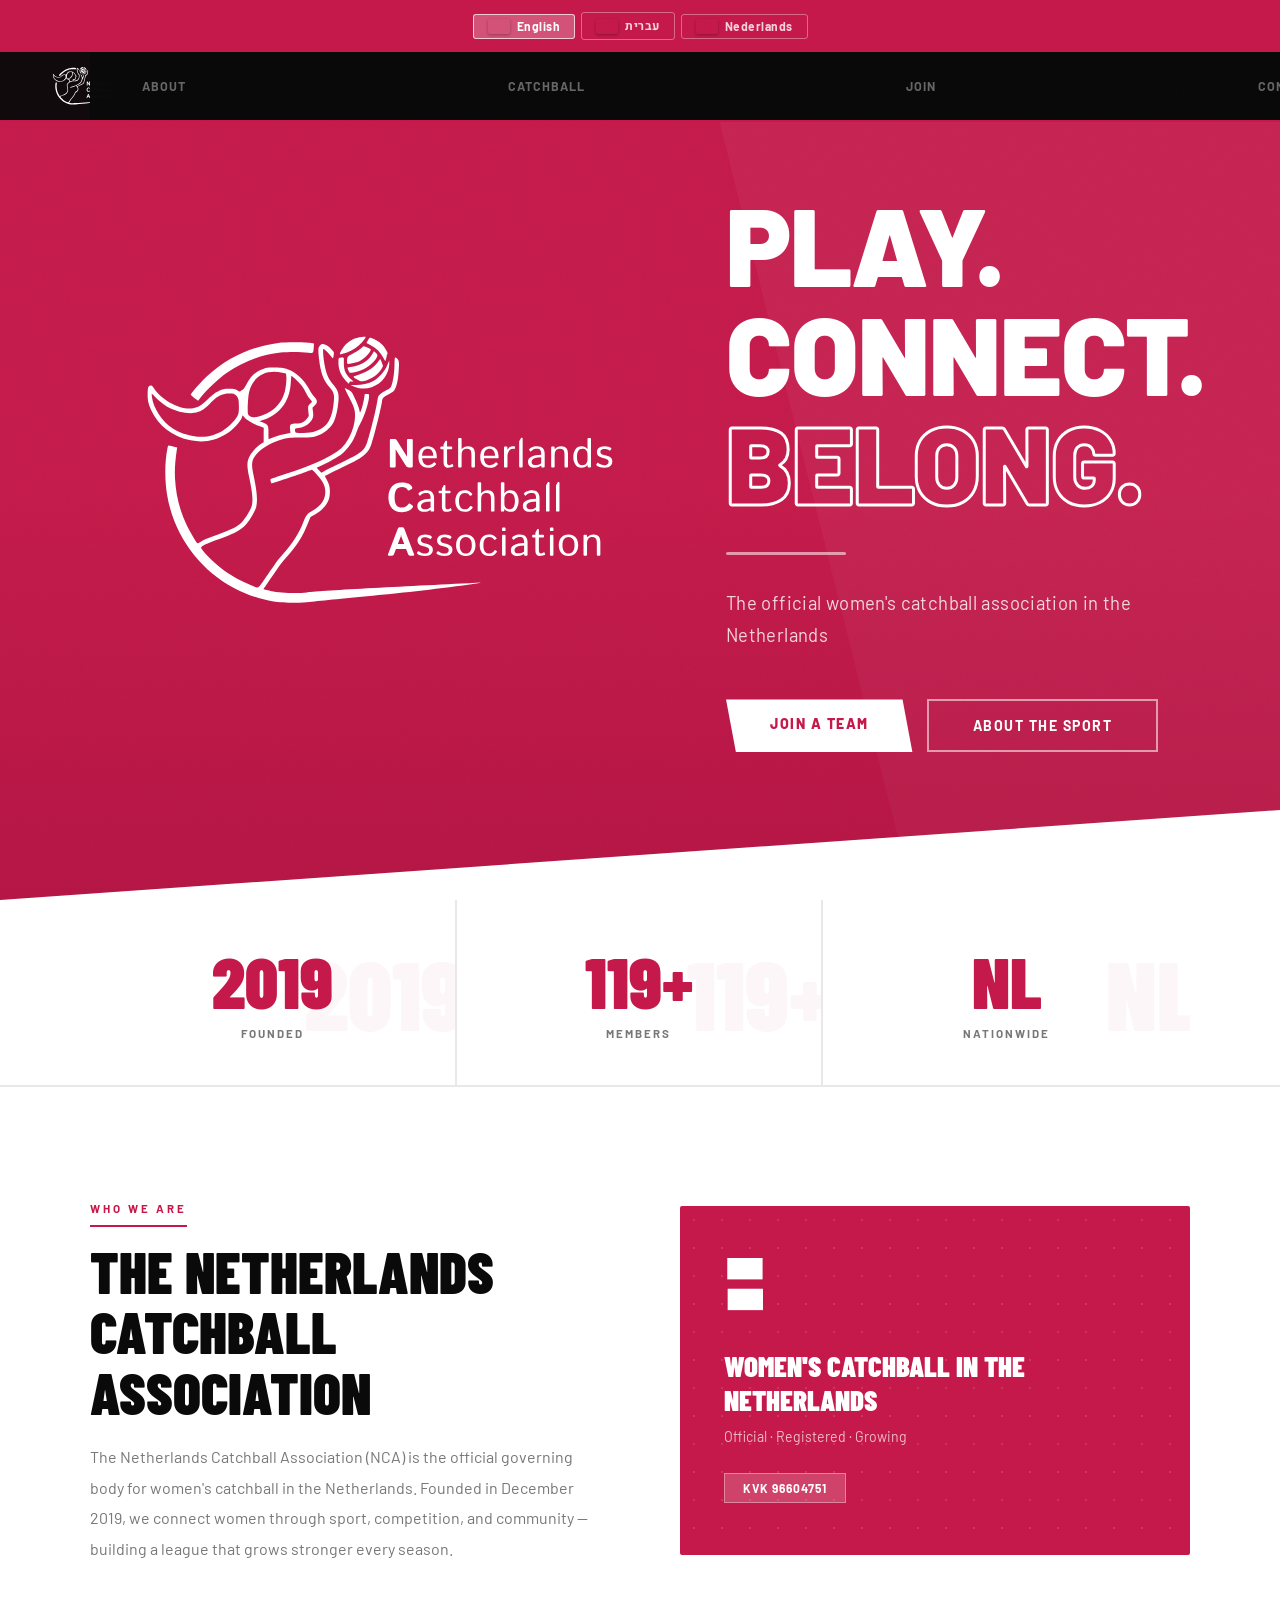
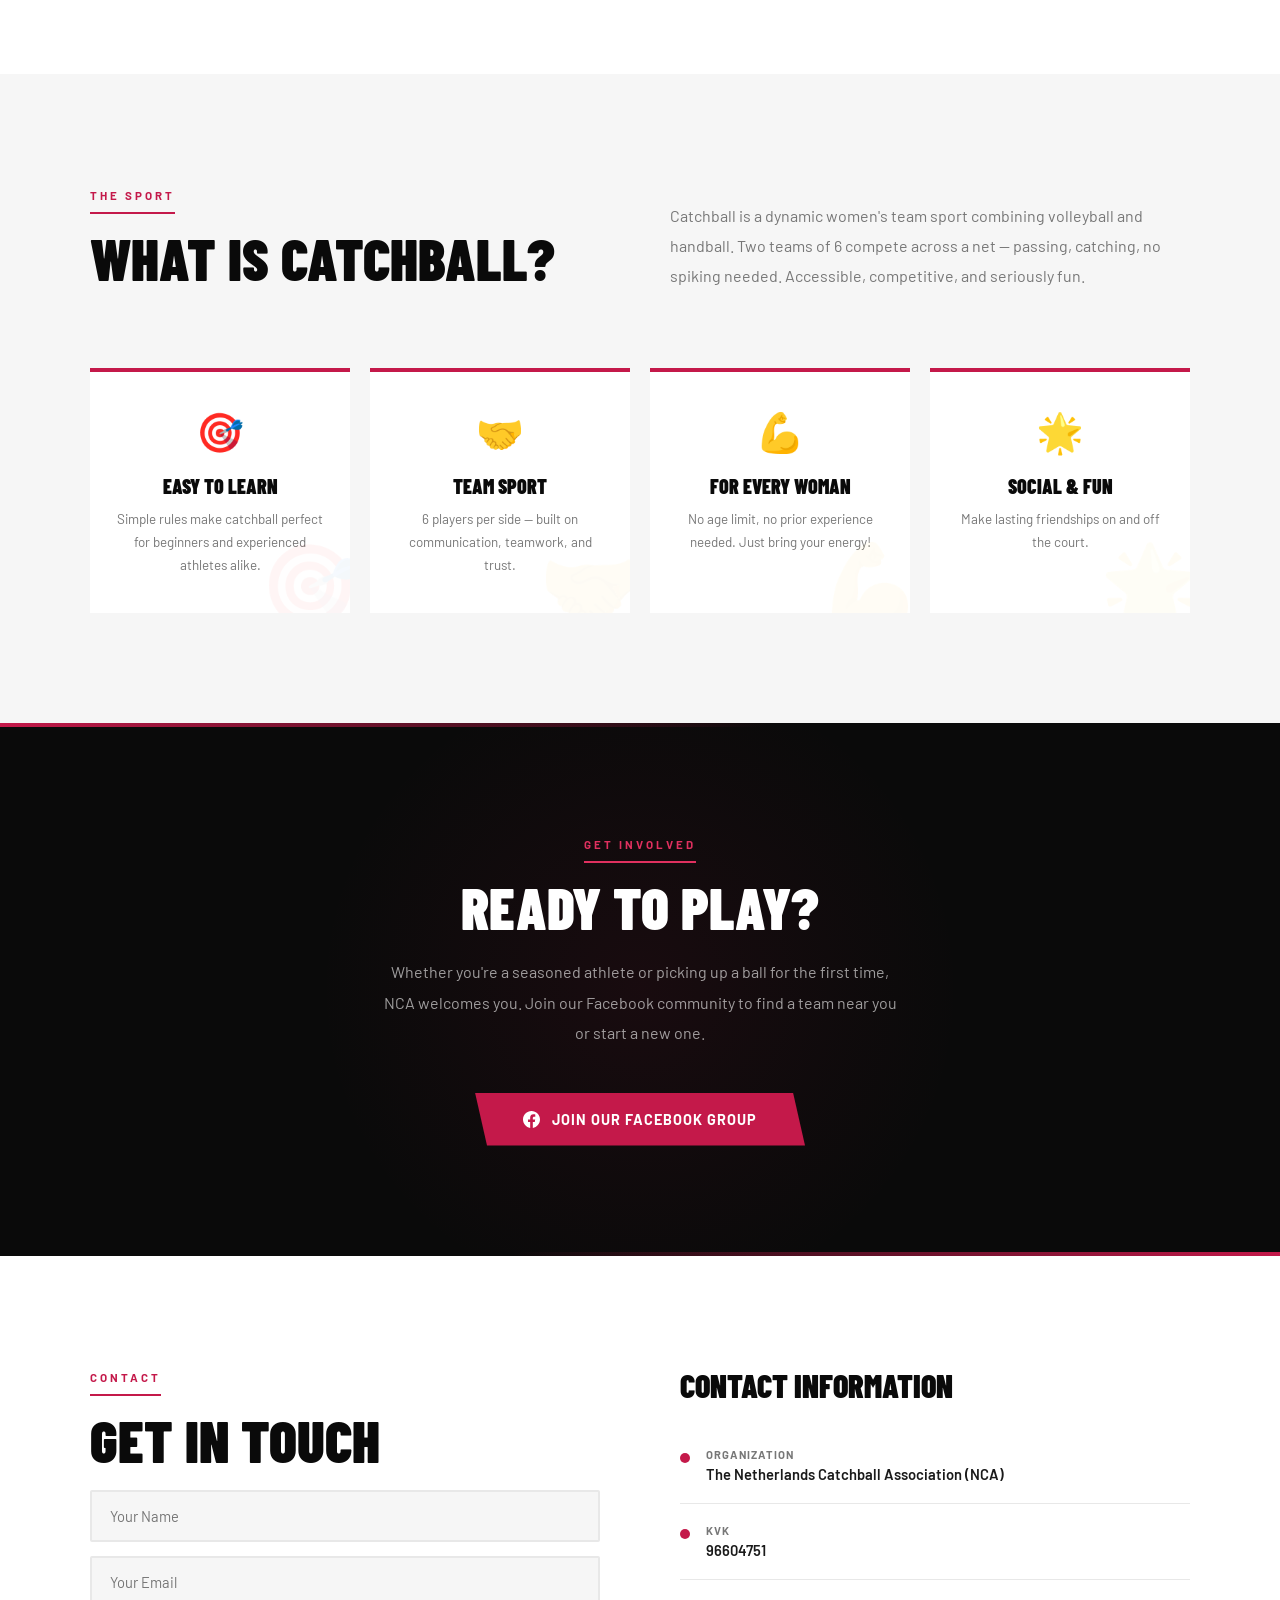
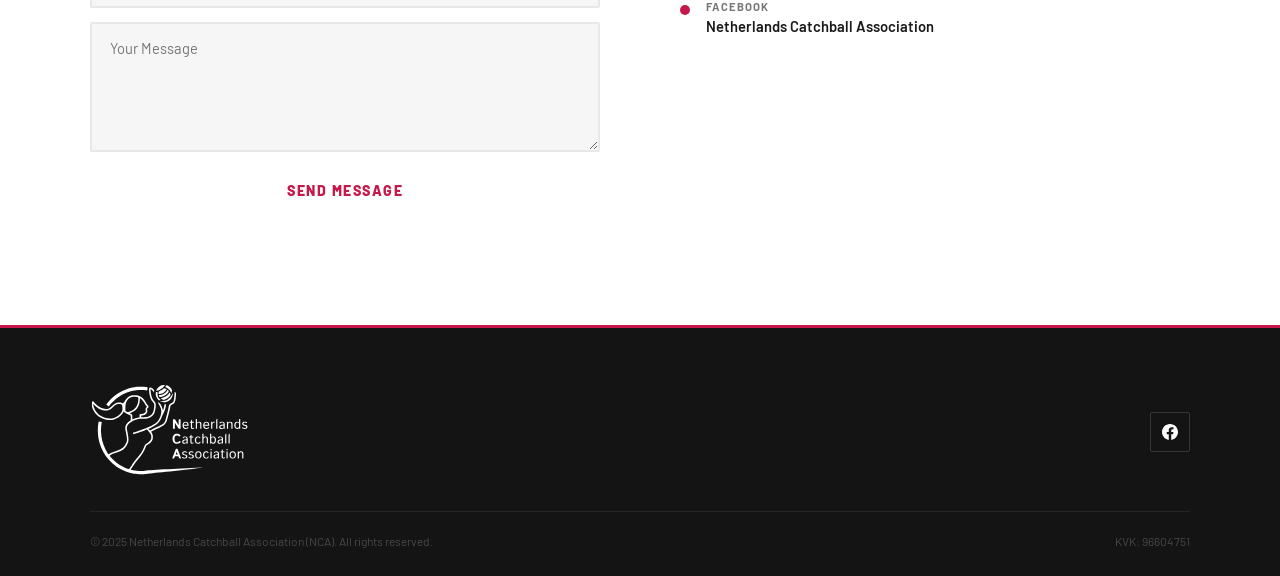
==== index.html @ b634a7dd "Switch to Warm Raspberry color scheme (#c4194a) Replaces the neon coral (#ff2d48) with a deeper rasp" ====
<!DOCTYPE html>
<html lang="en" dir="ltr" id="html-root">
<head>
<meta charset="UTF-8">
<meta name="viewport" content="width=device-width, initial-scale=1.0">
<meta name="description" content="The official women's catchball association in the Netherlands. Join a team, find a game, and connect with players nationwide.">
<title>NCA – Netherlands Catchball Association</title>
<link href="https://fonts.googleapis.com/css2?family=Barlow+Condensed:wght@400;600;700;800;900&family=Barlow:wght@300;400;500;600;700&family=Heebo:wght@400;600;700;900&display=swap" rel="stylesheet">
<style>
:root {
  --coral:       #c4194a;
  --coral2:      #e0305f;
  --coral-dark:  #a0103a;
  --coral-light: #fff0f4;
  --white:       #ffffff;
  --off:         #f6f6f6;
  --black:       #0a0a0a;
  --dark:        #141414;
  --gray:        #777;
  --text:        #1a1a1a;
  --brd:         #e8e8e8;
}
*{margin:0;padding:0;box-sizing:border-box;}
html{scroll-behavior:smooth;}
body{font-family:'Barlow','Heebo',sans-serif;color:var(--text);overflow-x:hidden;}
[dir=rtl] body,[dir=rtl] *{font-family:'Heebo','Barlow',sans-serif;}

/* ─── TOP BAR ─── */
#top-bar {
  position:fixed;top:0;width:100%;z-index:1001;
  background:var(--coral);
  height:52px;display:flex;align-items:center;justify-content:center;
  padding:0 52px;gap:6px;
}
.top-bar-langs{display:flex;gap:6px;align-items:center;}
.lb{padding:4px 14px;border:1.5px solid rgba(255,255,255,.35);background:transparent;color:rgba(255,255,255,.8);font-size:.75rem;font-weight:700;cursor:pointer;border-radius:3px;transition:.2s;letter-spacing:.5px;font-family:inherit;display:flex;align-items:center;gap:7px;}
.lb img{display:block;border-radius:2px;box-shadow:0 1px 3px rgba(0,0,0,.3);flex-shrink:0;}
.lb.active{background:rgba(255,255,255,.25);color:#fff;border-color:rgba(255,255,255,.7);}
.lb:hover:not(.active){color:#fff;border-color:rgba(255,255,255,.7);background:rgba(255,255,255,.15);}

/* ─── NAV ─── */
nav {
  position:fixed;top:52px;width:100%;z-index:1000;
  background:rgba(10,10,10,.96);backdrop-filter:blur(16px);
  padding:0 52px;display:flex;align-items:center;justify-content:space-between;height:70px;
  border-bottom:2px solid var(--coral);
}
nav.sc{box-shadow:0 4px 40px rgba(0,0,0,.5);}
.nl{display:flex;align-items:center;text-decoration:none;}
.nl img{height:42px;width:auto;object-fit:contain;}
.nc{display:flex;list-style:none;gap:4px;}
.nc a{color:rgba(255,255,255,.6);text-decoration:none;font-size:.78rem;font-weight:700;letter-spacing:1.2px;padding:7px 14px;border-radius:4px;transition:.2s;text-transform:uppercase;}
.nc a:hover{color:var(--white);background:rgba(196,25,74,.15);}

/* ─── HERO ─── */
@keyframes heroLogoIn {
  0%   { opacity:0; transform:scale(.88) translateY(30px); }
  100% { opacity:1; transform:scale(1)   translateY(0);    }
}
@keyframes heroTextIn {
  0%   { opacity:0; transform:translateY(24px); }
  100% { opacity:1; transform:translateY(0);    }
}
@keyframes heroDividerIn {
  0%   { width:0; }
  100% { width:120px; }
}
#hero {
  min-height:100vh;
  background:var(--coral);
  display:flex;align-items:center;justify-content:center;
  position:relative;overflow:hidden;
  padding-top:122px; /* top-bar(52) + nav(70) */
}
/* Grain texture overlay */
#hero::before {
  content:'';position:absolute;inset:0;z-index:0;
  background-image:url("data:image/svg+xml,%3Csvg viewBox='0 0 256 256' xmlns='http://www.w3.org/2000/svg'%3E%3Cfilter id='n'%3E%3CfeTurbulence type='fractalNoise' baseFrequency='.9' numOctaves='4' stitchTiles='stitch'/%3E%3C/filter%3E%3Crect width='100%25' height='100%25' filter='url(%23n)' opacity='.07'/%3E%3C/svg%3E");
  background-size:200px 200px;
  pointer-events:none;opacity:.45;
}
/* Radial vignette bottom */
#hero::after {
  content:'';position:absolute;bottom:0;left:0;right:0;height:45%;
  background:linear-gradient(to bottom,transparent,rgba(140,8,52,.28));
  pointer-events:none;z-index:0;
}
.hbg-line{position:absolute;bottom:0;left:0;right:0;height:90px;background:var(--white);clip-path:polygon(0 100%,100% 0,100% 100%);pointer-events:none;z-index:1;}
/* Large diagonal accent stripe */
.hbg-stripe{
  position:absolute;top:-60px;right:-200px;
  width:650px;height:130%;
  background:rgba(255,255,255,.04);
  transform:rotate(-14deg);
  pointer-events:none;z-index:0;
}
.hi{
  position:relative;z-index:2;
  padding:60px 52px 140px;
  max-width:1100px;width:100%;
  display:flex;flex-direction:row;align-items:center;gap:64px;
}
.hero-logo-side{flex:0 0 auto;width:min(520px,50vw);}
.hero-logo-side img{width:100%;height:auto;display:block;}
.hero-text-side{flex:1;text-align:start;}
/* ── BIG LOGO ── */
.hero-logo-wrap{
  width:min(580px,82vw);
  margin-bottom:44px;
  animation:heroLogoIn .9s cubic-bezier(.22,1,.36,1) both;
  filter:drop-shadow(0 32px 64px rgba(0,0,0,.22)) drop-shadow(0 8px 20px rgba(0,0,0,.18));
}
.hero-logo-wrap img{
  width:100%;height:auto;display:block;
  border-radius:4px;
}
/* ── DIVIDER ── */
.hero-divider{
  height:3px;background:rgba(255,255,255,.55);
  border-radius:2px;
  margin:0 0 32px;
  animation:heroDividerIn .7s .6s cubic-bezier(.22,1,.36,1) both;
}
.hsub{
  font-size:clamp(.95rem,2vw,1.15rem);
  color:rgba(255,255,255,.82);
  margin-bottom:48px;line-height:1.75;
  max-width:440px;
  animation:heroTextIn .7s .75s cubic-bezier(.22,1,.36,1) both;
  letter-spacing:.02em;
}
.hctas{
  display:flex;gap:14px;justify-content:flex-start;flex-wrap:wrap;
  animation:heroTextIn .7s .9s cubic-bezier(.22,1,.36,1) both;
}
.btn-primary{background:var(--white);color:var(--coral);padding:16px 44px;text-decoration:none;font-weight:800;font-size:.88rem;letter-spacing:1.5px;text-transform:uppercase;transition:.3s;border:none;cursor:pointer;font-family:inherit;display:inline-block;clip-path:polygon(0 0,calc(100% - 10px) 0,100% 100%,10px 100%);}
.btn-primary:hover{background:var(--off);transform:translateY(-3px);box-shadow:0 14px 36px rgba(0,0,0,.25);}
.btn-outline{background:transparent;color:var(--white);padding:16px 44px;text-decoration:none;font-weight:700;font-size:.88rem;letter-spacing:1.5px;text-transform:uppercase;transition:.3s;border:2px solid rgba(255,255,255,.55);cursor:pointer;font-family:inherit;display:inline-block;}
.btn-outline:hover{border-color:var(--white);background:rgba(255,255,255,.14);transform:translateY(-3px);}
/* ── HERO TITLE ── */
.htitle{
  display:block;
  font-size:clamp(3.2rem,11vw,6.8rem);
  font-weight:900;
  color:var(--white);
  line-height:1.0;
  letter-spacing:-1px;
  text-transform:uppercase;
  margin-bottom:36px;
  animation:heroLogoIn .9s cubic-bezier(.22,1,.36,1) both;
}
.htitle .stroke{
  -webkit-text-stroke:3px var(--white);
  color:transparent;
}
.hero-logo-wrap{
  width:min(200px,40vw);
  margin-bottom:32px;
  animation:heroLogoIn .9s .15s cubic-bezier(.22,1,.36,1) both;
  filter:drop-shadow(0 8px 24px rgba(0,0,0,.2));
}
.hbg-circle1,.hbg-circle2,.hbg-dots,.hbadge{display:none;}

/* ─── STATS BAR ─── */
#stats{background:var(--white);padding:0;border-bottom:2px solid var(--brd);}
.stats-inner{max-width:1100px;margin:0 auto;display:grid;grid-template-columns:repeat(3,1fr);}
.stat{padding:44px 24px;text-align:center;border-right:2px solid var(--brd);position:relative;overflow:hidden;}
.stat:last-child{border-right:none;}
.stat-num{display:block;font-family:'Barlow Condensed','Heebo',sans-serif;font-size:clamp(3rem,6vw,4.5rem);font-weight:900;color:var(--coral);line-height:1;margin-bottom:6px;}
.stat-label{font-size:.72rem;font-weight:700;color:var(--gray);text-transform:uppercase;letter-spacing:2px;}
.stat::before{content:attr(data-n);position:absolute;right:-10px;top:50%;transform:translateY(-50%);font-family:'Barlow Condensed',sans-serif;font-size:6rem;font-weight:900;color:rgba(196,25,74,.04);pointer-events:none;line-height:1;}

/* ─── ABOUT ─── */
#about{background:var(--white);padding:110px 52px;}
.inn{max-width:1100px;margin:0 auto;}
.ag{display:grid;grid-template-columns:1fr 1fr;gap:80px;align-items:center;}
.sec-tag{display:inline-block;color:var(--coral);font-size:.72rem;font-weight:700;letter-spacing:3px;text-transform:uppercase;margin-bottom:14px;padding-bottom:10px;border-bottom:2px solid var(--coral);}
.h2{font-family:'Barlow Condensed','Heebo',sans-serif;font-size:clamp(2.4rem,5vw,3.6rem);font-weight:900;line-height:1.05;color:var(--black);margin-bottom:20px;text-transform:uppercase;}
.body-text{font-size:1rem;color:var(--gray);line-height:1.9;max-width:560px;}
.acard{background:var(--coral);padding:52px 44px;position:relative;overflow:hidden;border-radius:2px;}
.acard-dots{position:absolute;inset:0;background-image:radial-gradient(circle,rgba(255,255,255,.12) 1px,transparent 1px);background-size:28px 28px;pointer-events:none;}
.acard-logo{position:relative;z-index:1;margin-bottom:28px;}
.acard-logo img{height:60px;width:auto;object-fit:contain;filter:brightness(0) invert(1);}
.acard-title{font-family:'Barlow Condensed','Heebo',sans-serif;font-size:1.8rem;font-weight:900;color:var(--white);margin-bottom:10px;text-transform:uppercase;position:relative;z-index:1;line-height:1.2;}
.acard-sub{color:rgba(255,255,255,.7);font-size:.88rem;margin-bottom:28px;position:relative;z-index:1;}
.acard-chip{display:inline-block;background:rgba(255,255,255,.18);border:1px solid rgba(255,255,255,.35);color:var(--white);padding:7px 18px;font-size:.75rem;font-weight:700;letter-spacing:1px;text-transform:uppercase;position:relative;z-index:1;}

/* ─── CATCHBALL ─── */
#catchball{background:var(--off);padding:110px 52px;}
.cbh{display:grid;grid-template-columns:1fr 1fr;gap:60px;align-items:center;margin-bottom:60px;}
.feat-grid{display:grid;grid-template-columns:repeat(4,1fr);gap:20px;}
.feat-card{background:var(--white);padding:36px 24px;text-align:center;border-top:4px solid var(--coral);transition:.35s;position:relative;overflow:hidden;}
.feat-card:hover{transform:translateY(-8px);box-shadow:0 20px 48px rgba(196,25,74,.12);}
.feat-card:hover .feat-icon-bg{opacity:1;}
.feat-icon-bg{position:absolute;bottom:-20px;right:-10px;font-size:5rem;opacity:.04;transition:.35s;pointer-events:none;}
.feat-icon{font-size:2.4rem;margin-bottom:18px;display:block;}
.feat-card h3{font-family:'Barlow Condensed','Heebo',sans-serif;font-size:1.25rem;font-weight:900;color:var(--black);margin-bottom:10px;text-transform:uppercase;}
.feat-card p{font-size:.84rem;color:var(--gray);line-height:1.7;}

/* ─── JOIN ─── */
#join{background:var(--black);padding:110px 52px;position:relative;overflow:hidden;}
.join-accent-top{position:absolute;top:0;left:0;right:0;height:4px;background:linear-gradient(90deg,var(--coral) 0%,transparent 60%);}
.join-accent-bot{position:absolute;bottom:0;left:0;right:0;height:4px;background:linear-gradient(90deg,transparent 40%,var(--coral) 100%);}
.join-glow{position:absolute;top:50%;left:50%;transform:translate(-50%,-50%);width:700px;height:700px;border-radius:50%;background:radial-gradient(ellipse,rgba(196,25,74,.08) 0%,transparent 65%);pointer-events:none;}
.jc{position:relative;z-index:2;text-align:center;max-width:680px;margin:0 auto;}
.h2-white{color:var(--white);}
.body-text-white{font-size:1rem;color:rgba(255,255,255,.6);line-height:1.9;max-width:520px;margin:0 auto 44px;}
.btn-coral{display:inline-flex;align-items:center;gap:12px;background:var(--coral);color:#fff;padding:18px 48px;text-decoration:none;font-weight:700;font-size:.9rem;letter-spacing:1px;text-transform:uppercase;transition:.3s;font-family:inherit;clip-path:polygon(0 0,calc(100% - 12px) 0,100% 100%,12px 100%);}
.btn-coral:hover{background:var(--coral2);transform:translateY(-3px);box-shadow:0 14px 40px rgba(196,25,74,.45);}

/* ─── CONTACT ─── */
#contact{background:var(--white);padding:110px 52px;}
.cg{display:grid;grid-template-columns:1fr 1fr;gap:80px;align-items:start;}
.contact-form{display:flex;flex-direction:column;gap:14px;}
.contact-form input,.contact-form textarea{
  padding:15px 18px;border:2px solid var(--brd);background:var(--off);
  font-family:inherit;font-size:.92rem;color:var(--text);outline:none;transition:.25s;width:100%;border-radius:2px;
}
.contact-form input:focus,.contact-form textarea:focus{border-color:var(--coral);background:var(--white);}
.contact-form textarea{min-height:130px;resize:vertical;}
.contact-form-title{font-family:'Barlow Condensed','Heebo',sans-serif;font-size:2rem;font-weight:900;color:var(--black);margin-bottom:24px;text-transform:uppercase;}
.contact-info-item{display:flex;align-items:flex-start;gap:16px;padding:20px 0;border-bottom:1px solid var(--brd);}
.contact-info-item:last-child{border-bottom:none;}
.ci-dot{width:10px;height:10px;background:var(--coral);margin-top:5px;flex-shrink:0;border-radius:50%;}
.ci-label{font-size:.7rem;font-weight:700;color:var(--gray);text-transform:uppercase;letter-spacing:1px;margin-bottom:4px;}
.ci-val{font-size:.92rem;color:var(--text);font-weight:600;}
.ci-val a{color:var(--text);text-decoration:none;}
.ci-val a:hover{color:var(--coral);}
[dir=rtl] .contact-info-item{flex-direction:row-reverse;}

/* ─── FOOTER ─── */
footer{background:var(--dark);padding:52px 52px 28px;border-top:3px solid var(--coral);}
.footer-inner{max-width:1100px;margin:0 auto;}
.footer-top{display:flex;justify-content:space-between;align-items:center;padding-bottom:28px;border-bottom:1px solid rgba(255,255,255,.07);margin-bottom:22px;flex-wrap:wrap;gap:20px;}
.footer-logo img{height:100px;width:auto;object-fit:contain;}
.footer-nav{display:flex;gap:24px;flex-wrap:wrap;}
.footer-nav a{color:rgba(255,255,255,.38);text-decoration:none;font-size:.78rem;font-weight:700;text-transform:uppercase;letter-spacing:1px;transition:.2s;}
.footer-nav a:hover{color:var(--white);}
.footer-social{display:flex;gap:10px;}
.social-btn{width:40px;height:40px;border:1px solid rgba(255,255,255,.14);display:flex;align-items:center;justify-content:center;text-decoration:none;transition:.25s;border-radius:2px;}
.social-btn:hover{background:var(--coral);border-color:var(--coral);}
.social-btn svg{width:16px;height:16px;fill:white;}
.footer-bottom{display:flex;justify-content:space-between;align-items:center;flex-wrap:wrap;gap:10px;}
.footer-bottom p{color:rgba(255,255,255,.22);font-size:.75rem;}

/* ─── RTL ─── */
[dir=rtl] .ag,[dir=rtl] .cbh,[dir=rtl] .cg{direction:rtl;}
[dir=rtl] .body-text{text-align:right;}
[dir=rtl] .body-text-white{text-align:right;}
/* Hero: flip logo/text order for RTL so logo stays left */
[dir=rtl] .hi{flex-direction:row-reverse;}

/* ─── FADE IN ─── */
.fade{opacity:0;transform:translateY(28px);transition:opacity .7s ease,transform .7s ease;}
.fade.in{opacity:1;transform:none;}

/* ─── RESPONSIVE ─── */
@media(max-width:960px){
  nav{padding:0 24px;}
  .nc{display:none;}
  .ag,.cbh,.cg{grid-template-columns:1fr;gap:44px;}
  .feat-grid{grid-template-columns:repeat(2,1fr);}
  #about,#catchball,#join,#contact{padding:70px 24px;}
  footer{padding:44px 24px 22px;}
}
@media(max-width:768px){
  .hi,[dir=rtl] .hi{flex-direction:column;gap:32px;padding:60px 24px 120px;text-align:center;}
  .hero-logo-side{width:min(280px,70vw);}
  .hero-text-side{text-align:center;}
  .hero-divider{margin:0 auto 32px;}
  .hctas{justify-content:center;}
}
@media(max-width:600px){
  .feat-grid{grid-template-columns:1fr;}
  .stats-inner{grid-template-columns:1fr;}
  .stat{border-right:none;border-bottom:2px solid var(--brd);}
  .stat:last-child{border-bottom:none;}
}
</style>
</head>
<body>

<!-- TOP BAR -->
<div id="top-bar">
  <div class="top-bar-langs">
    <button class="lb active" onclick="setLang('en',this)"><img src="https://flagcdn.com/gb.svg" width="22" height="15" alt=""> English</button>
    <button class="lb"        onclick="setLang('he',this)"><img src="https://flagcdn.com/il.svg" width="22" height="15" alt=""> עברית</button>
    <button class="lb"        onclick="setLang('nl',this)"><img src="https://flagcdn.com/nl.svg" width="22" height="15" alt=""> Nederlands</button>
  </div>
</div>

<!-- NAV -->
<nav id="nav">
  <a class="nl" href="#">
    <img src="_data/src/logowhitetranspbkg.svg" alt="NCA">
  </a>
  <ul class="nc">
    <li><a href="#about"   data-i18n="nav.about">About</a></li>
    <li><a href="#contact" data-i18n="nav.contact">Contact</a></li>
  </ul>
</nav>

<!-- HERO -->
<section id="hero">
  <div class="hbg-stripe"></div>
  <div class="hbg-line"></div>
  <div class="hi">
    <div class="hero-logo-side">
      <img src="_data/src/logowhitetranspbkg.svg" alt="Netherlands Catchball Association">
    </div>
    <div class="hero-text-side">
      <h1 class="htitle" data-i18n-html="hero.title">PLAY.<br>CONNECT.<br><span class="stroke">BELONG.</span></h1>
      <div class="hero-divider"></div>
      <p class="hsub" data-i18n="hero.subtitle">The official women's catchball association in the Netherlands</p>
      <div class="hctas">
        <a href="#join"      class="btn-primary" data-i18n="hero.cta1">Join a Team</a>
        <a href="#catchball" class="btn-outline"  data-i18n="hero.cta2">About the Sport</a>
      </div>
    </div>
  </div>
</section>


<!-- STATS -->
<section id="stats">
  <div class="stats-inner">
    <div class="stat" data-n="2019">
      <span class="stat-num" data-i18n="stats.s1n">2019</span>
      <span class="stat-label" data-i18n="stats.s1l">Founded</span>
    </div>
    <div class="stat" data-n="119+">
      <span class="stat-num" data-i18n="stats.s2n">119+</span>
      <span class="stat-label" data-i18n="stats.s2l">Members</span>
    </div>
    <div class="stat" data-n="NL">
      <span class="stat-num" data-i18n="stats.s3n">NL</span>
      <span class="stat-label" data-i18n="stats.s3l">Nationwide</span>
    </div>
  </div>
</section>

<!-- ABOUT -->
<section id="about">
  <div class="inn">
    <div class="ag">
      <div class="fade">
        <span class="sec-tag" data-i18n="about.label">Who We Are</span>
        <h2 class="h2" data-i18n="about.title">The Netherlands Catchball Association</h2>
        <p class="body-text" data-i18n="about.text">The Netherlands Catchball Association (NCA) is the official governing body for women's catchball in the Netherlands. Founded in December 2019, we connect women through sport, competition, and community — building a league that grows stronger every season.</p>
      </div>
      <div class="fade">
        <div class="acard">
          <div class="acard-dots"></div>
          <div class="acard-logo"><img src="nca-logo-black.svg" alt="NCA Logo"></div>
          <div class="acard-title" data-i18n="about.card.hl">Women's Catchball in the Netherlands</div>
          <div class="acard-sub" data-i18n="about.card.sub">Official · Registered · Growing</div>
          <div class="acard-chip">KVK 96604751</div>
        </div>
      </div>
    </div>
  </div>
</section>

<!-- CATCHBALL -->
<section id="catchball">
  <div class="inn">
    <div class="cbh">
      <div class="fade">
        <span class="sec-tag" data-i18n="cb.label">The Sport</span>
        <h2 class="h2" data-i18n="cb.title">What is Catchball?</h2>
      </div>
      <div class="fade">
        <p class="body-text" data-i18n="cb.text">Catchball is a dynamic women's team sport combining volleyball and handball. Two teams of 6 compete across a net — passing, catching, no spiking needed. Accessible, competitive, and seriously fun.</p>
      </div>
    </div>
    <div class="feat-grid">
      <div class="feat-card fade">
        <span class="feat-icon-bg">🎯</span>
        <span class="feat-icon">🎯</span>
        <h3 data-i18n="cb.c1t">Easy to Learn</h3>
        <p data-i18n="cb.c1p">Simple rules make catchball perfect for beginners and experienced athletes alike.</p>
      </div>
      <div class="feat-card fade">
        <span class="feat-icon-bg">🤝</span>
        <span class="feat-icon">🤝</span>
        <h3 data-i18n="cb.c2t">Team Sport</h3>
        <p data-i18n="cb.c2p">6 players per side — built on communication, teamwork, and trust.</p>
      </div>
      <div class="feat-card fade">
        <span class="feat-icon-bg">💪</span>
        <span class="feat-icon">💪</span>
        <h3 data-i18n="cb.c3t">For Every Woman</h3>
        <p data-i18n="cb.c3p">No age limit, no prior experience needed. Just bring your energy!</p>
      </div>
      <div class="feat-card fade">
        <span class="feat-icon-bg">🌟</span>
        <span class="feat-icon">🌟</span>
        <h3 data-i18n="cb.c4t">Social &amp; Fun</h3>
        <p data-i18n="cb.c4p">Make lasting friendships on and off the court.</p>
      </div>
    </div>
  </div>
</section>

<!-- JOIN -->
<section id="join">
  <div class="join-accent-top"></div>
  <div class="join-accent-bot"></div>
  <div class="join-glow"></div>
  <div class="inn">
    <div class="jc">
      <span class="sec-tag" style="color:var(--coral2);border-color:var(--coral2);" data-i18n="join.label">Get Involved</span>
      <h2 class="h2 h2-white" data-i18n="join.title">Ready to Play?</h2>
      <p class="body-text-white" data-i18n="join.text">Whether you're a seasoned athlete or picking up a ball for the first time, NCA welcomes you. Join our Facebook community to find a team near you or start a new one.</p>
      <a href="https://www.facebook.com/groups/2706988312693402/" target="_blank" class="btn-coral">
        <svg width="17" height="17" viewBox="0 0 24 24" fill="currentColor"><path d="M24 12.073c0-6.627-5.373-12-12-12s-12 5.373-12 12c0 5.99 4.388 10.954 10.125 11.854v-8.385H7.078v-3.47h3.047V9.43c0-3.007 1.792-4.669 4.533-4.669 1.312 0 2.686.235 2.686.235v2.953H15.83c-1.491 0-1.956.925-1.956 1.874v2.25h3.328l-.532 3.47h-2.796v8.385C19.612 23.027 24 18.062 24 12.073z"/></svg>
        <span data-i18n="join.cta">Join Our Facebook Group</span>
      </a>
    </div>
  </div>
</section>

<!-- CONTACT -->
<section id="contact">
  <div class="inn">
    <div class="cg">
      <div class="fade">
        <span class="sec-tag" data-i18n="contact.label">Contact</span>
        <h2 class="h2" data-i18n="contact.title">Get in Touch</h2>
        <form class="contact-form" action="https://formspree.io/f/xkoqjege" method="POST">
          <input type="text"  name="name"    data-ph="contact.name"  placeholder="Your Name"    required>
          <input type="email" name="email"   data-ph="contact.email" placeholder="Your Email"   required>
          <textarea           name="message" data-ph="contact.msg"   placeholder="Your Message" required></textarea>
          <button type="submit" class="btn-primary" style="clip-path:none;border:none;" data-i18n="contact.send">Send Message</button>
        </form>
      </div>
      <div class="fade">
        <div class="contact-form-title" data-i18n="contact.info.title">Contact Information</div>
        <div class="contact-info-item">
          <div class="ci-dot"></div>
          <div><div class="ci-label" data-i18n="contact.org.label">Organization</div><div class="ci-val" data-i18n="contact.org.name">The Netherlands Catchball Association (NCA)</div></div>
        </div>
        <div class="contact-info-item">
          <div class="ci-dot"></div>
          <div><div class="ci-label">KVK</div><div class="ci-val">96604751</div></div>
        </div>
        <div class="contact-info-item">
          <div class="ci-dot"></div>
          <div><div class="ci-label">Facebook</div><div class="ci-val"><a href="https://www.facebook.com/groups/2706988312693402/" target="_blank" data-i18n="contact.fb">Netherlands Catchball Association</a></div></div>
        </div>
      </div>
    </div>
  </div>
</section>

<!-- FOOTER -->
<footer>
  <div class="footer-inner">
    <div class="footer-top">
      <div class="footer-logo"><img src="_data/src/logowhitetranspbkg.svg" alt="NCA"></div>
      <nav class="footer-nav">
        <a href="#about"     data-i18n="nav.about">About</a>
        <a href="#catchball" data-i18n="nav.catchball">Catchball</a>
        <a href="#join"      data-i18n="nav.join">Join</a>
        <a href="#contact"   data-i18n="nav.contact">Contact</a>
      </nav>
      <div class="footer-social">
        <a href="https://www.facebook.com/groups/2706988312693402/" target="_blank" class="social-btn">
          <svg viewBox="0 0 24 24"><path d="M24 12.073c0-6.627-5.373-12-12-12s-12 5.373-12 12c0 5.99 4.388 10.954 10.125 11.854v-8.385H7.078v-3.47h3.047V9.43c0-3.007 1.792-4.669 4.533-4.669 1.312 0 2.686.235 2.686.235v2.953H15.83c-1.491 0-1.956.925-1.956 1.874v2.25h3.328l-.532 3.47h-2.796v8.385C19.612 23.027 24 18.062 24 12.073z"/></svg>
        </a>
      </div>
    </div>
    <div class="footer-bottom">
      <p>© 2025 Netherlands Catchball Association (NCA). <span data-i18n="footer.rights">All rights reserved.</span></p>
      <p>KVK: 96604751</p>
    </div>
  </div>
</footer>

<script>
const _dir = {en:'ltr', he:'rtl', nl:'ltr'};
const _cache = {};

async function loadLang(l) {
  if (_cache[l]) return _cache[l];
  const r = await fetch('_data/' + l + '.json');
  _cache[l] = await r.json();
  return _cache[l];
}

function applyLang(l, t) {
  const root = document.getElementById('html-root');
  root.setAttribute('dir', _dir[l] || 'ltr');
  root.setAttribute('lang', l);
  document.querySelectorAll('[data-i18n]').forEach(el => {
    const k = el.getAttribute('data-i18n');
    if (t[k] !== undefined) el.textContent = t[k];
  });
  document.querySelectorAll('[data-i18n-html]').forEach(el => {
    const k = el.getAttribute('data-i18n-html');
    if (t[k] !== undefined) el.innerHTML = t[k];
  });
  document.querySelectorAll('[data-ph]').forEach(el => {
    const k = el.getAttribute('data-ph');
    if (t[k] !== undefined) el.placeholder = t[k];
  });
}

async function setLang(l, btn) {
  const t = await loadLang(l);
  applyLang(l, t);
  document.querySelectorAll('.lb').forEach(b => b.classList.remove('active'));
  if (btn) btn.classList.add('active');
}

loadLang('en').then(t => applyLang('en', t));

window.addEventListener('scroll', () =>
  document.getElementById('nav').classList.toggle('sc', scrollY > 50)
);
document.querySelectorAll('a[href^="#"]').forEach(a =>
  a.addEventListener('click', function(e) {
    const t = document.querySelector(this.getAttribute('href'));
    if (t) { e.preventDefault(); t.scrollIntoView({behavior:'smooth'}); }
  })
);
document.querySelectorAll('.fade').forEach(el =>
  new IntersectionObserver(es => es.forEach(e => {
    if (e.isIntersecting) e.target.classList.add('in');
  }), {threshold: .12}).observe(el)
);
</script>
</body>
</html>
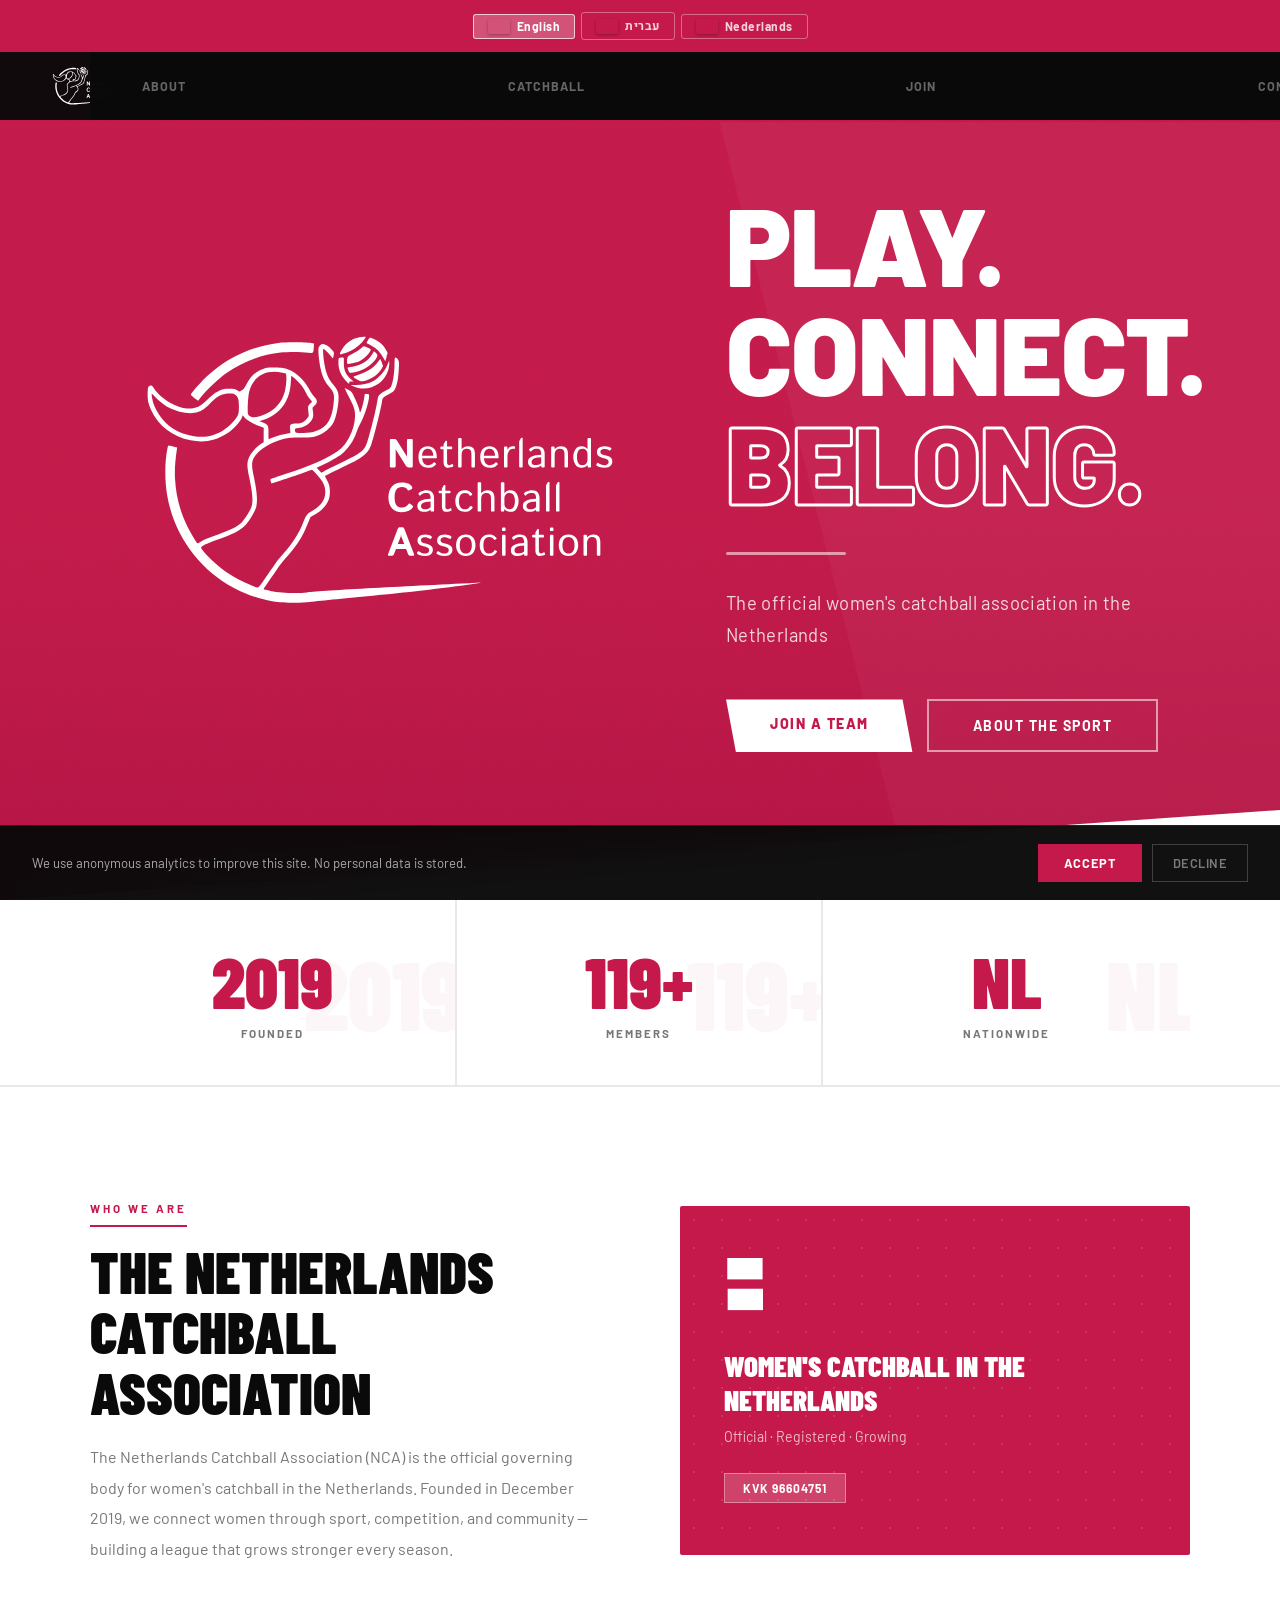
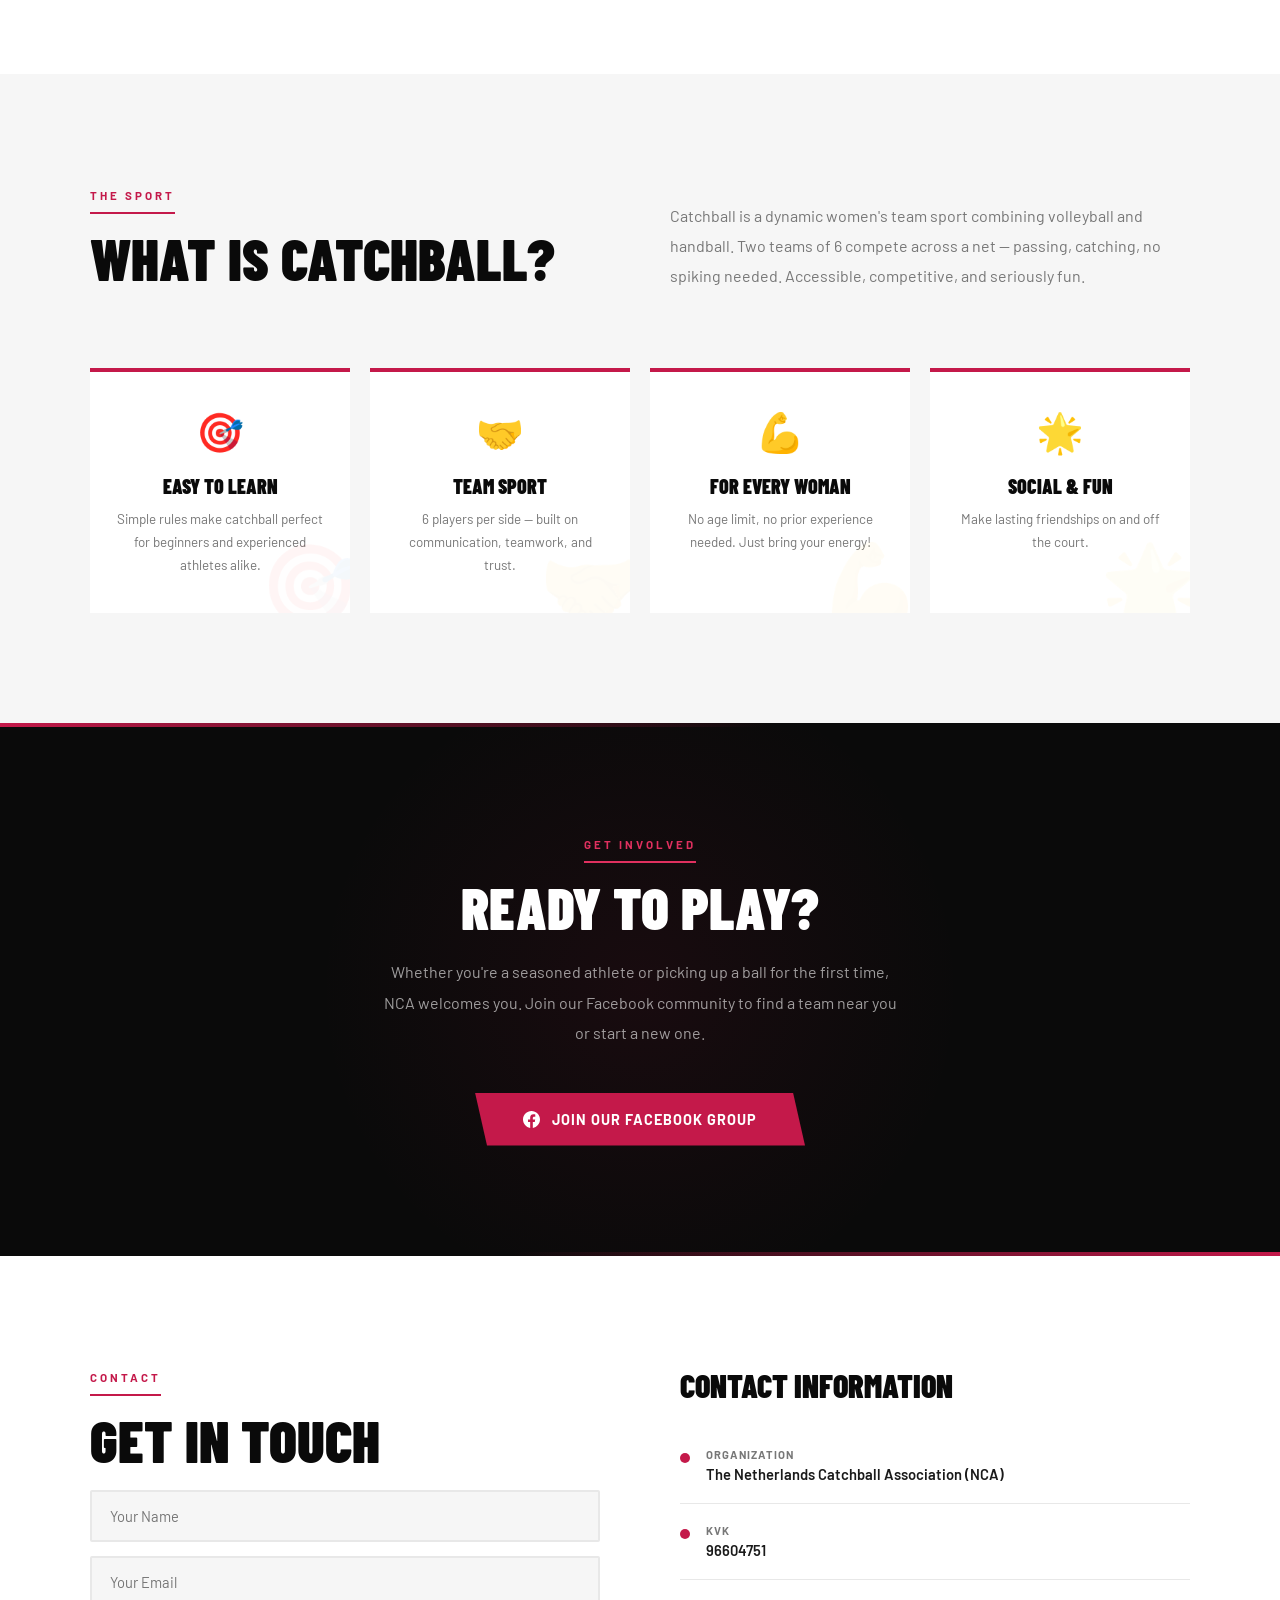
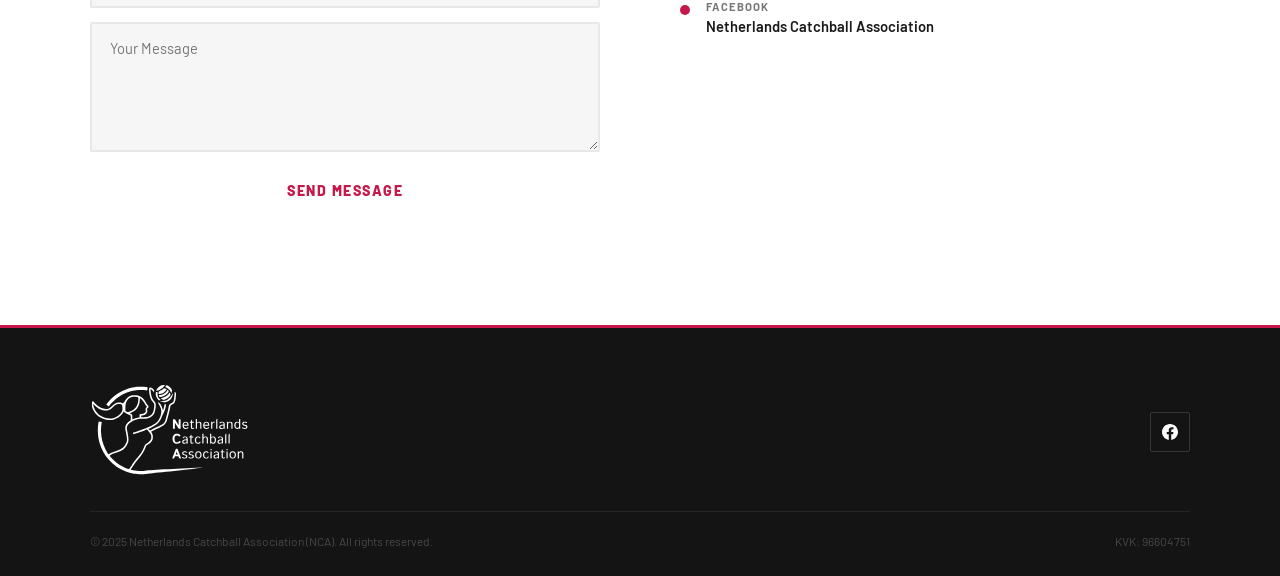
==== commit 3d7a6d17: "Add GDPR cookie consent banner (3 languages) Fixed bottom bar with accept/decline, localStorage pers" ====
--- a/index.html
+++ b/index.html
@@ -243,6 +243,27 @@
 .footer-bottom{display:flex;justify-content:space-between;align-items:center;flex-wrap:wrap;gap:10px;}
 .footer-bottom p{color:rgba(255,255,255,.22);font-size:.75rem;}
 
+/* ─── COOKIE BANNER ─── */
+#cookie-banner{
+  position:fixed;bottom:0;left:0;right:0;z-index:9999;
+  background:rgba(10,10,10,.97);backdrop-filter:blur(16px);
+  border-top:1px solid rgba(255,255,255,.08);
+  padding:18px 32px;
+  display:flex;align-items:center;justify-content:space-between;gap:20px;
+  flex-wrap:wrap;
+  transform:translateY(100%);transition:transform .4s ease;
+}
+#cookie-banner.visible{transform:translateY(0);}
+.cb-text{color:rgba(255,255,255,.65);font-size:.82rem;line-height:1.6;flex:1;min-width:200px;}
+.cb-text a{color:var(--coral);text-decoration:underline;}
+.cb-btns{display:flex;gap:10px;flex-shrink:0;}
+.cb-accept{background:var(--coral);color:#fff;border:none;padding:10px 26px;font-family:inherit;font-size:.8rem;font-weight:700;letter-spacing:.8px;text-transform:uppercase;cursor:pointer;transition:.2s;}
+.cb-accept:hover{background:var(--coral2);}
+.cb-decline{background:transparent;color:rgba(255,255,255,.45);border:1px solid rgba(255,255,255,.2);padding:10px 20px;font-family:inherit;font-size:.8rem;font-weight:600;cursor:pointer;transition:.2s;letter-spacing:.5px;text-transform:uppercase;}
+.cb-decline:hover{color:#fff;border-color:rgba(255,255,255,.5);}
+[dir=rtl] #cookie-banner{flex-direction:row-reverse;}
+[dir=rtl] .cb-text{text-align:right;}
+
 /* ─── RTL ─── */
 [dir=rtl] .ag,[dir=rtl] .cbh,[dir=rtl] .cg{direction:rtl;}
 [dir=rtl] .body-text{text-align:right;}
@@ -476,6 +497,14 @@
     </div>
   </div>
 </footer>
+
+<div id="cookie-banner" role="region" aria-label="Cookie consent">
+  <p class="cb-text" data-i18n="cookie.text">We use anonymous analytics to improve this site. No personal data is stored.</p>
+  <div class="cb-btns">
+    <button class="cb-accept" data-i18n="cookie.accept" onclick="cookieChoice(true)">Accept</button>
+    <button class="cb-decline" data-i18n="cookie.decline" onclick="cookieChoice(false)">Decline</button>
+  </div>
+</div>
 
 <script>
 const _dir = {en:'ltr', he:'rtl', nl:'ltr'};
@@ -529,6 +558,19 @@
     if (e.isIntersecting) e.target.classList.add('in');
   }), {threshold: .12}).observe(el)
 );
+
+// ─── Cookie banner ───
+function cookieChoice(accepted) {
+  localStorage.setItem('nca_cookie', accepted ? '1' : '0');
+  const b = document.getElementById('cookie-banner');
+  b.style.transition = 'transform .3s ease';
+  b.classList.remove('visible');
+}
+(function(){
+  if (!localStorage.getItem('nca_cookie')) {
+    setTimeout(() => document.getElementById('cookie-banner').classList.add('visible'), 900);
+  }
+})();
 </script>
 </body>
 </html>
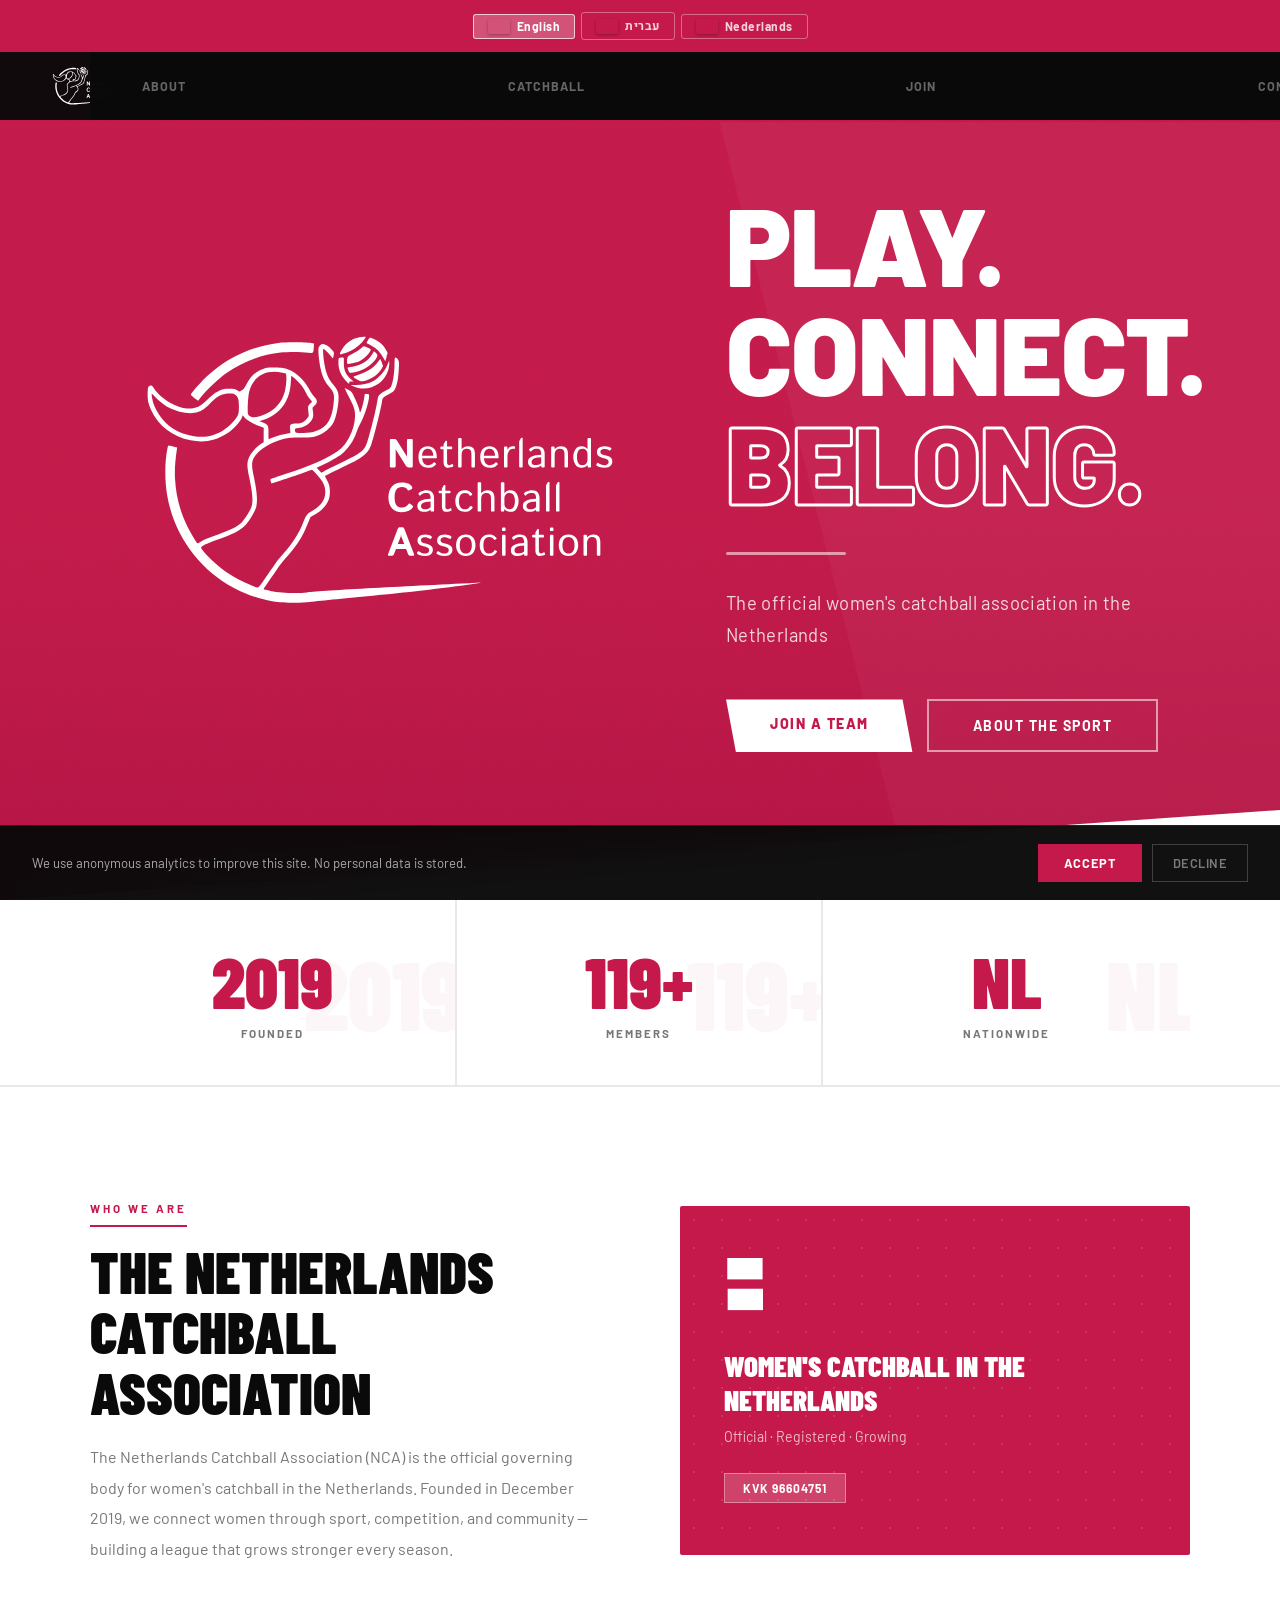
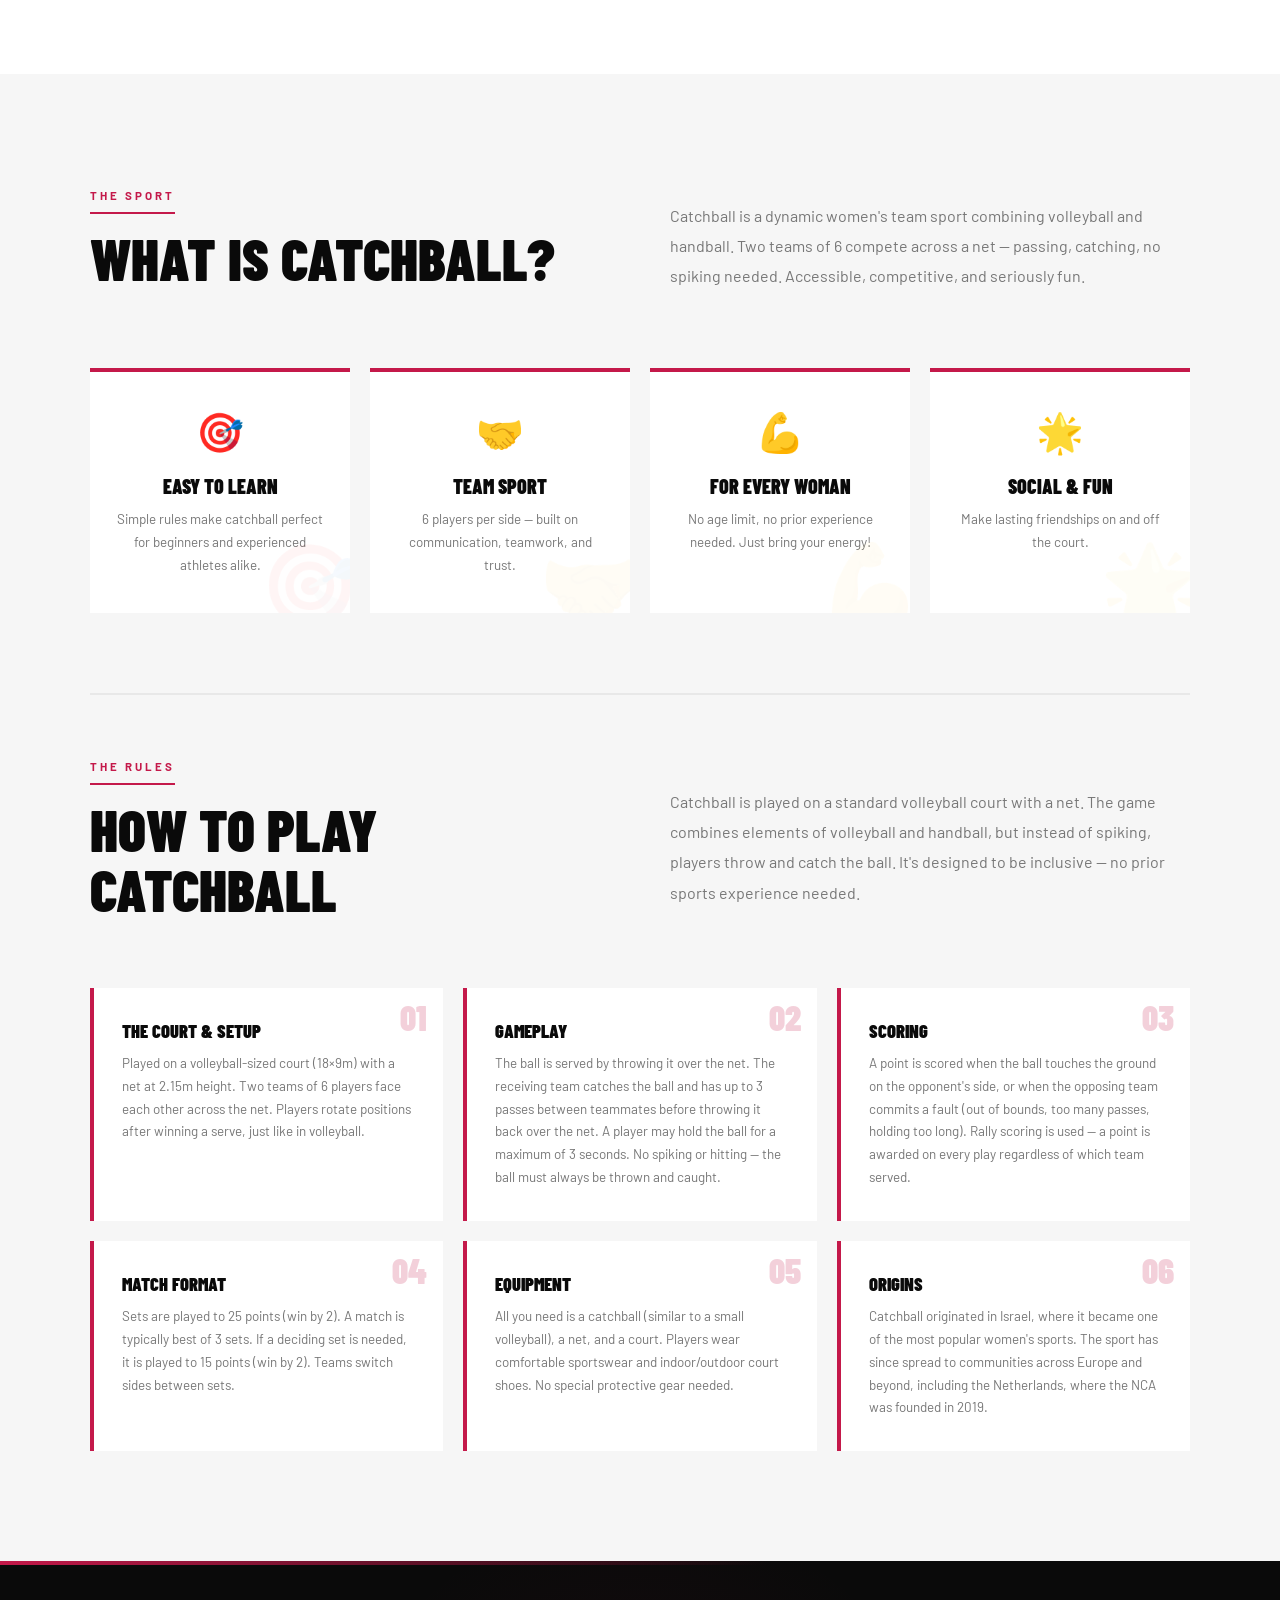
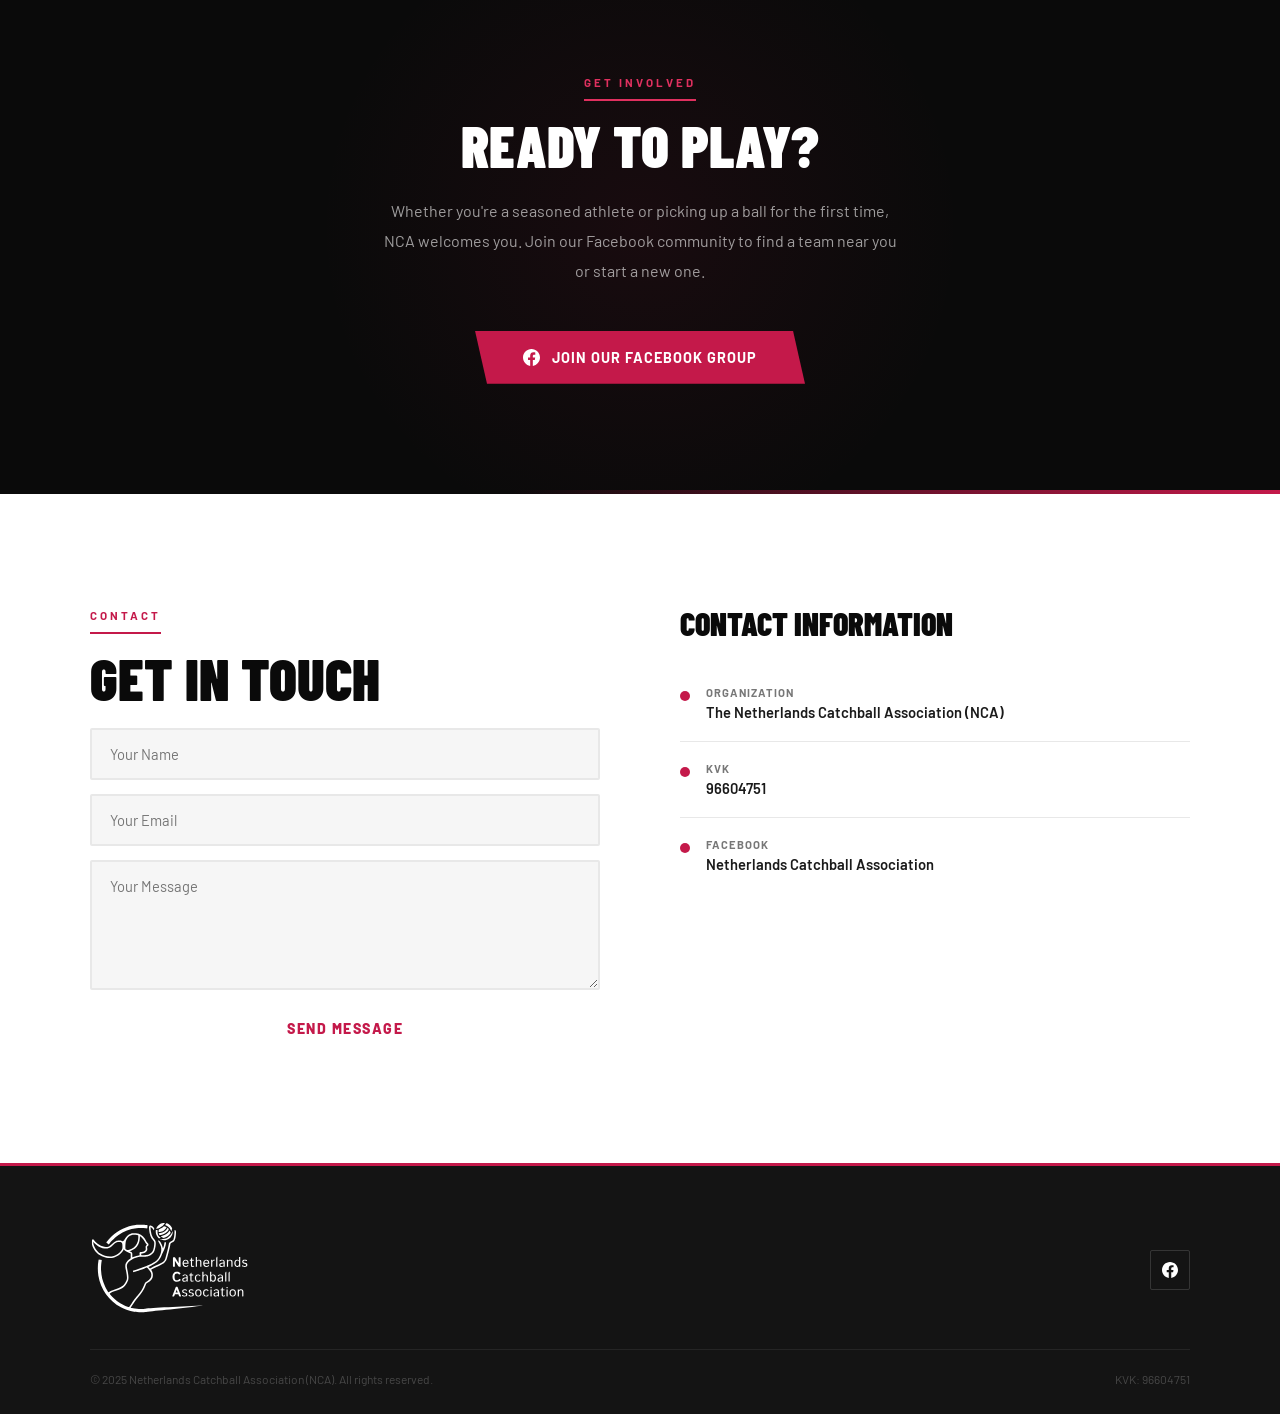
==== commit 8db4b215: "Add "How to Play" rules section with detailed catchball info (3 languages) New section with 6 rule c" ====
--- a/index.html
+++ b/index.html
@@ -5,6 +5,8 @@
 <meta name="viewport" content="width=device-width, initial-scale=1.0">
 <meta name="description" content="The official women's catchball association in the Netherlands. Join a team, find a game, and connect with players nationwide.">
 <title>NCA – Netherlands Catchball Association</title>
+<link rel="icon" type="image/png" href="faviconnca.png">
+<link rel="apple-touch-icon" href="faviconnca.png">
 <link href="https://fonts.googleapis.com/css2?family=Barlow+Condensed:wght@400;600;700;800;900&family=Barlow:wght@300;400;500;600;700&family=Heebo:wght@400;600;700;900&display=swap" rel="stylesheet">
 <style>
 :root {
@@ -197,6 +199,24 @@
 .feat-card h3{font-family:'Barlow Condensed','Heebo',sans-serif;font-size:1.25rem;font-weight:900;color:var(--black);margin-bottom:10px;text-transform:uppercase;}
 .feat-card p{font-size:.84rem;color:var(--gray);line-height:1.7;}
 
+/* ─── CATCHBALL RULES ─── */
+.cb-rules-header{display:grid;grid-template-columns:1fr 1fr;gap:60px;align-items:center;margin-bottom:48px;margin-top:80px;padding-top:60px;border-top:2px solid var(--brd);}
+.rules-grid{display:grid;grid-template-columns:repeat(3,1fr);gap:20px;}
+.rule-card{background:var(--white);padding:32px 28px;border-left:4px solid var(--coral);transition:.35s;position:relative;}
+.rule-card:hover{transform:translateY(-6px);box-shadow:0 16px 40px rgba(196,25,74,.1);}
+.rule-num{display:inline-block;font-family:'Barlow Condensed','Heebo',sans-serif;font-size:2.2rem;font-weight:900;color:var(--coral);opacity:.2;position:absolute;top:12px;right:16px;line-height:1;}
+.rule-card h3{font-family:'Barlow Condensed','Heebo',sans-serif;font-size:1.15rem;font-weight:900;color:var(--black);margin-bottom:10px;text-transform:uppercase;}
+.rule-card p{font-size:.84rem;color:var(--gray);line-height:1.7;}
+[dir=rtl] .rule-card{border-left:none;border-right:4px solid var(--coral);}
+[dir=rtl] .rule-num{right:auto;left:16px;}
+@media(max-width:960px){
+  .cb-rules-header{grid-template-columns:1fr;gap:24px;}
+  .rules-grid{grid-template-columns:repeat(2,1fr);}
+}
+@media(max-width:600px){
+  .rules-grid{grid-template-columns:1fr;}
+}
+
 /* ─── JOIN ─── */
 #join{background:var(--black);padding:110px 52px;position:relative;overflow:hidden;}
 .join-accent-top{position:absolute;top:0;left:0;right:0;height:4px;background:linear-gradient(90deg,var(--coral) 0%,transparent 60%);}
@@ -418,6 +438,49 @@
         <span class="feat-icon">🌟</span>
         <h3 data-i18n="cb.c4t">Social &amp; Fun</h3>
         <p data-i18n="cb.c4p">Make lasting friendships on and off the court.</p>
+      </div>
+    </div>
+
+    <!-- RULES -->
+    <div class="cb-rules-header">
+      <div class="fade">
+        <span class="sec-tag" data-i18n="cb.rules.label">The Rules</span>
+        <h2 class="h2" data-i18n="cb.rules.title">How to Play Catchball</h2>
+      </div>
+      <div class="fade">
+        <p class="body-text" data-i18n="cb.rules.text">Catchball is played on a standard volleyball court with a net. The game combines elements of volleyball and handball, but instead of spiking, players throw and catch the ball. It's designed to be inclusive — no prior sports experience needed.</p>
+      </div>
+    </div>
+    <div class="rules-grid">
+      <div class="rule-card fade">
+        <span class="rule-num">01</span>
+        <h3 data-i18n="cb.r1t">The Court & Setup</h3>
+        <p data-i18n="cb.r1p">Played on a volleyball-sized court (18×9m) with a net at 2.15m height. Two teams of 6 players face each other across the net. Players rotate positions after winning a serve, just like in volleyball.</p>
+      </div>
+      <div class="rule-card fade">
+        <span class="rule-num">02</span>
+        <h3 data-i18n="cb.r2t">Gameplay</h3>
+        <p data-i18n="cb.r2p">The ball is served by throwing it over the net. The receiving team catches the ball and has up to 3 passes between teammates before throwing it back over the net. A player may hold the ball for a maximum of 3 seconds. No spiking or hitting — the ball must always be thrown and caught.</p>
+      </div>
+      <div class="rule-card fade">
+        <span class="rule-num">03</span>
+        <h3 data-i18n="cb.r3t">Scoring</h3>
+        <p data-i18n="cb.r3p">A point is scored when the ball touches the ground on the opponent's side, or when the opposing team commits a fault. Rally scoring is used — a point is awarded on every play regardless of which team served.</p>
+      </div>
+      <div class="rule-card fade">
+        <span class="rule-num">04</span>
+        <h3 data-i18n="cb.r4t">Match Format</h3>
+        <p data-i18n="cb.r4p">Sets are played to 25 points (win by 2). A match is typically best of 3 sets. If a deciding set is needed, it is played to 15 points (win by 2). Teams switch sides between sets.</p>
+      </div>
+      <div class="rule-card fade">
+        <span class="rule-num">05</span>
+        <h3 data-i18n="cb.r5t">Equipment</h3>
+        <p data-i18n="cb.r5p">All you need is a catchball (similar to a small volleyball), a net, and a court. Players wear comfortable sportswear and indoor/outdoor court shoes. No special protective gear needed.</p>
+      </div>
+      <div class="rule-card fade">
+        <span class="rule-num">06</span>
+        <h3 data-i18n="cb.r6t">Origins</h3>
+        <p data-i18n="cb.r6p">Catchball originated in Israel, where it became one of the most popular women's sports. The sport has since spread to communities across Europe and beyond, including the Netherlands, where the NCA was founded in 2019.</p>
       </div>
     </div>
   </div>
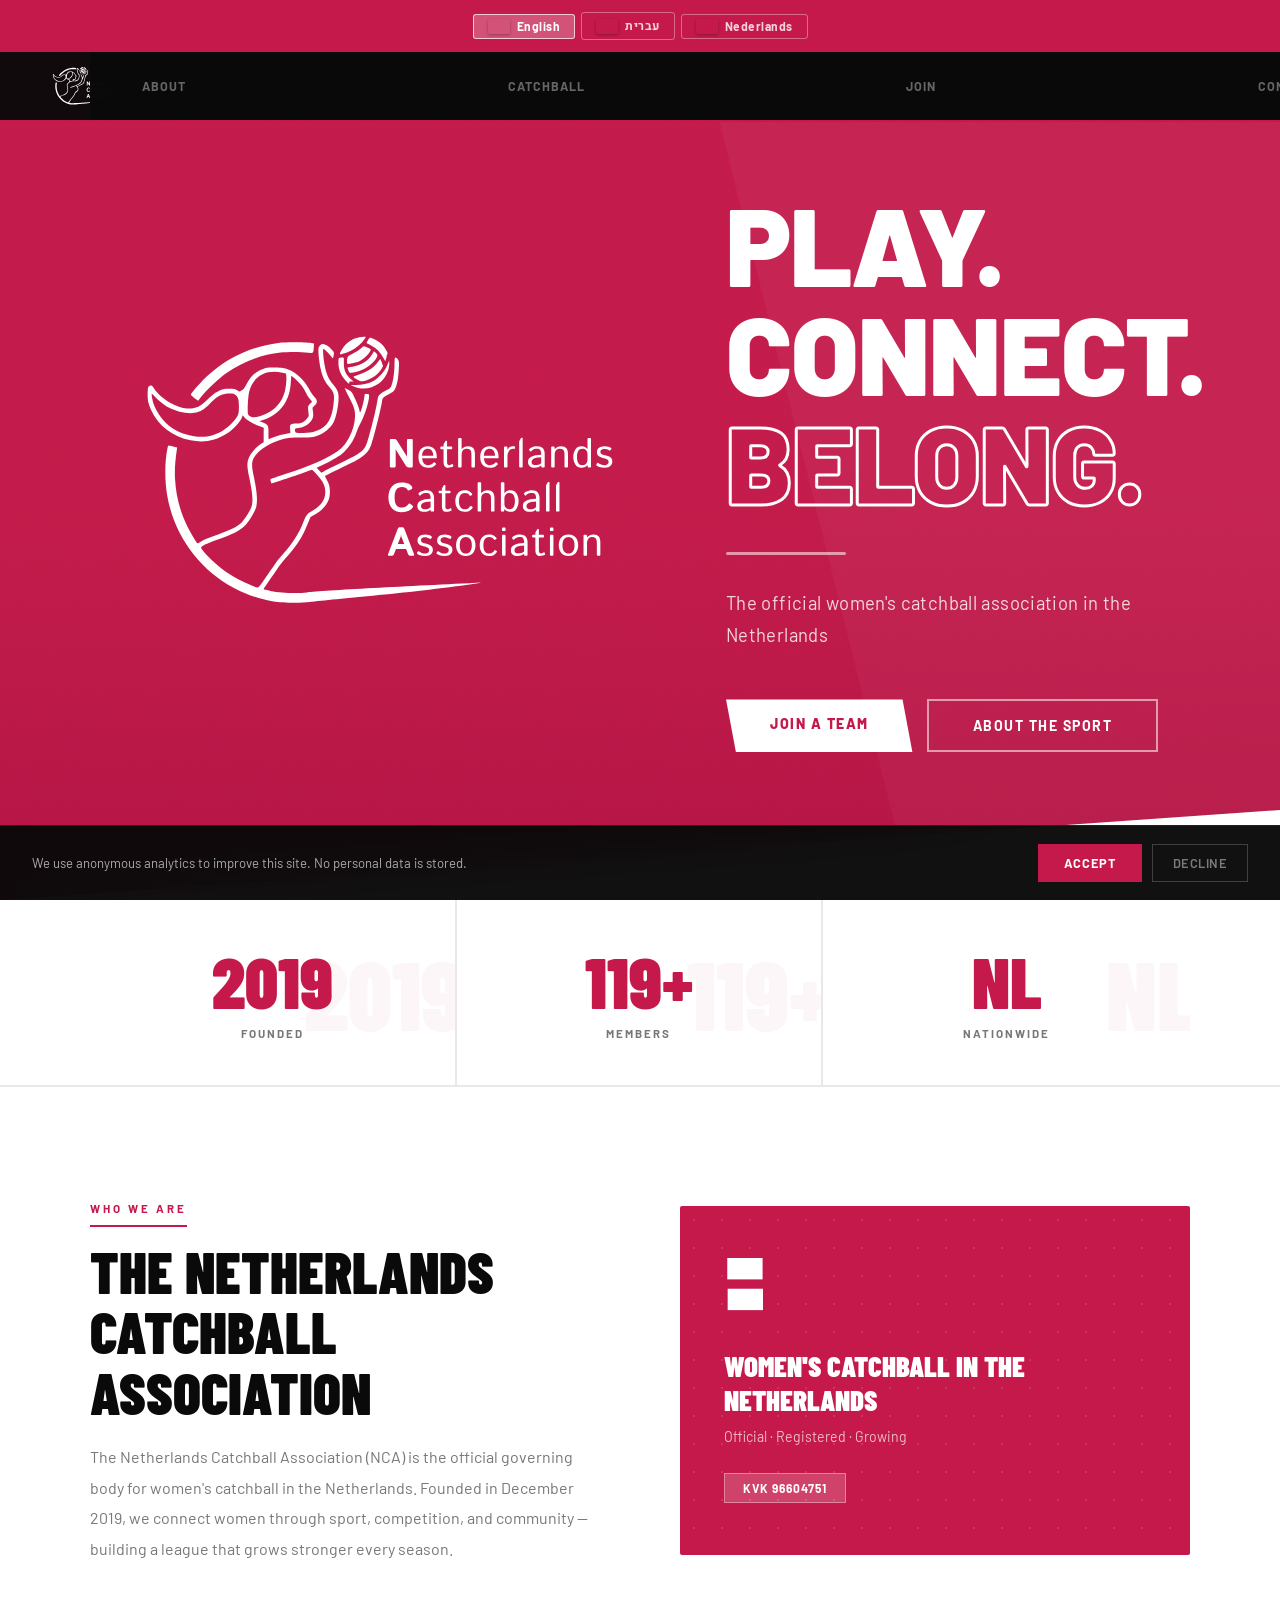
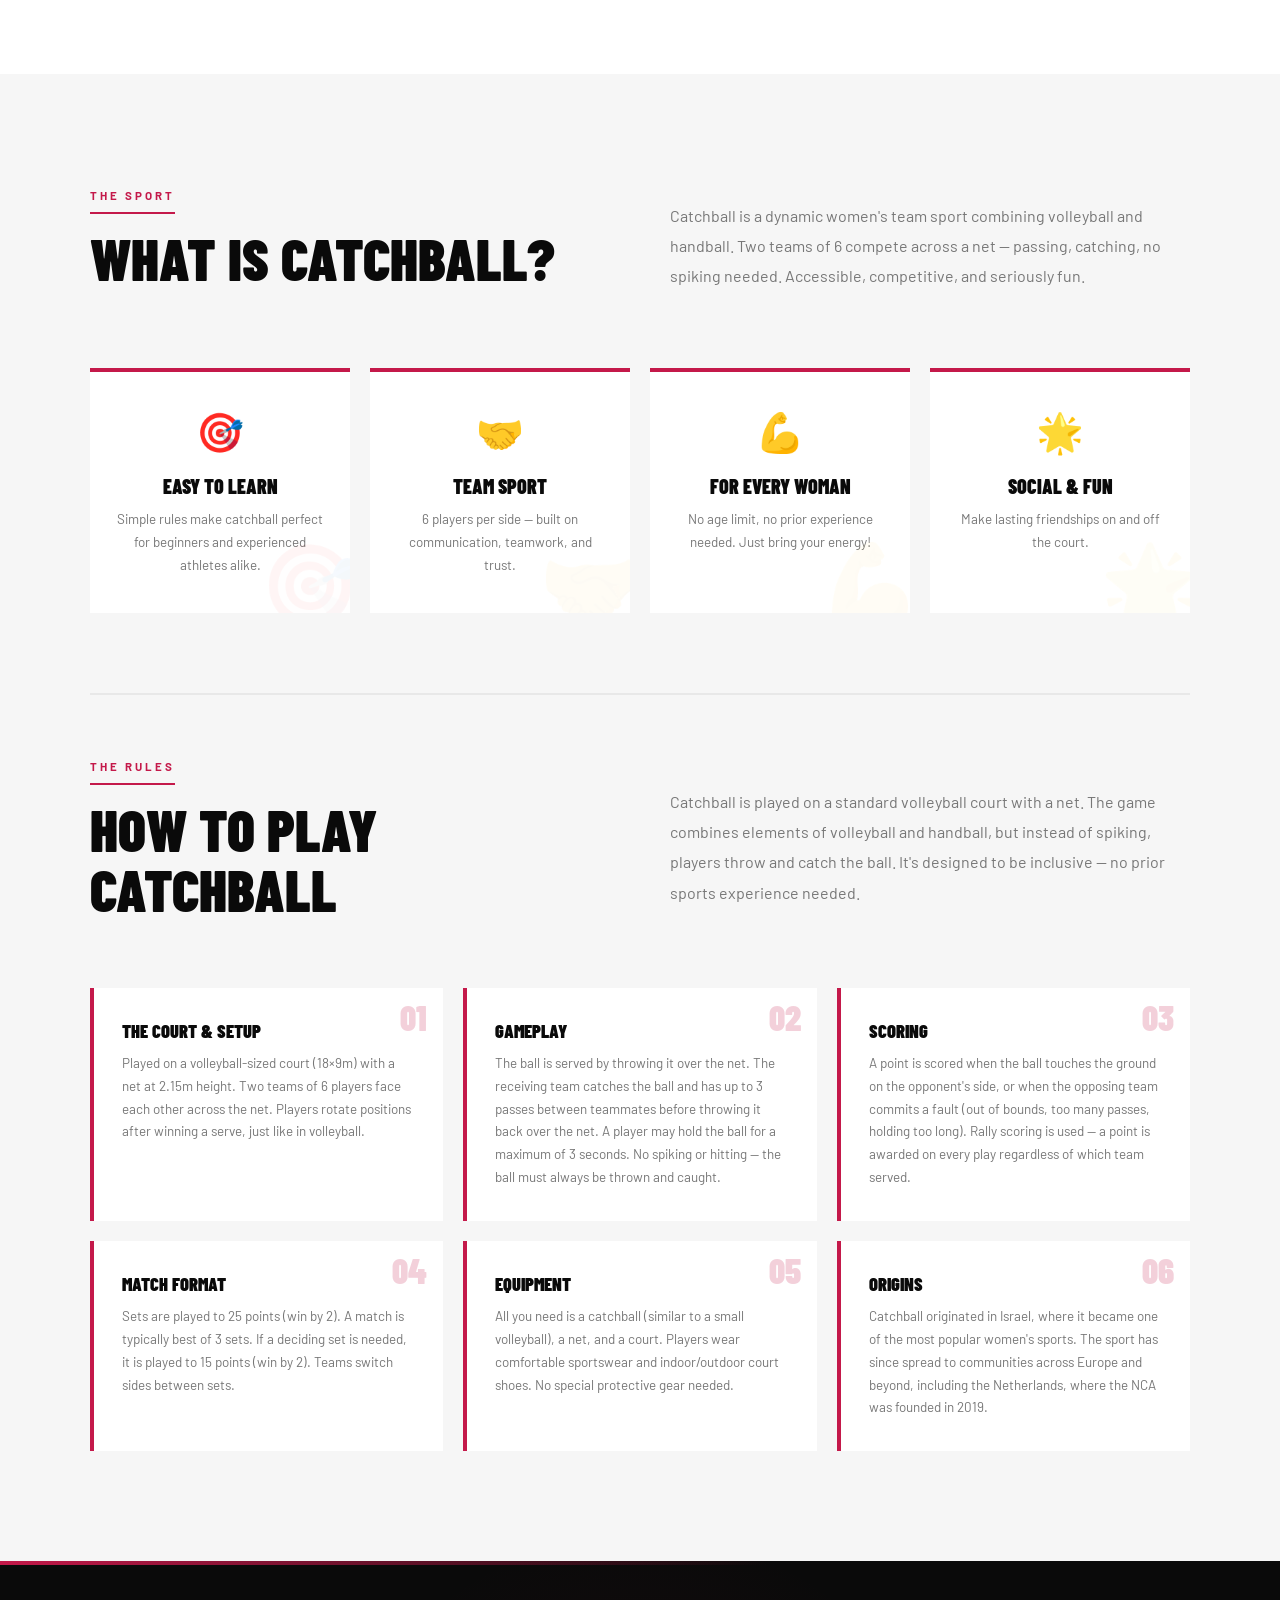
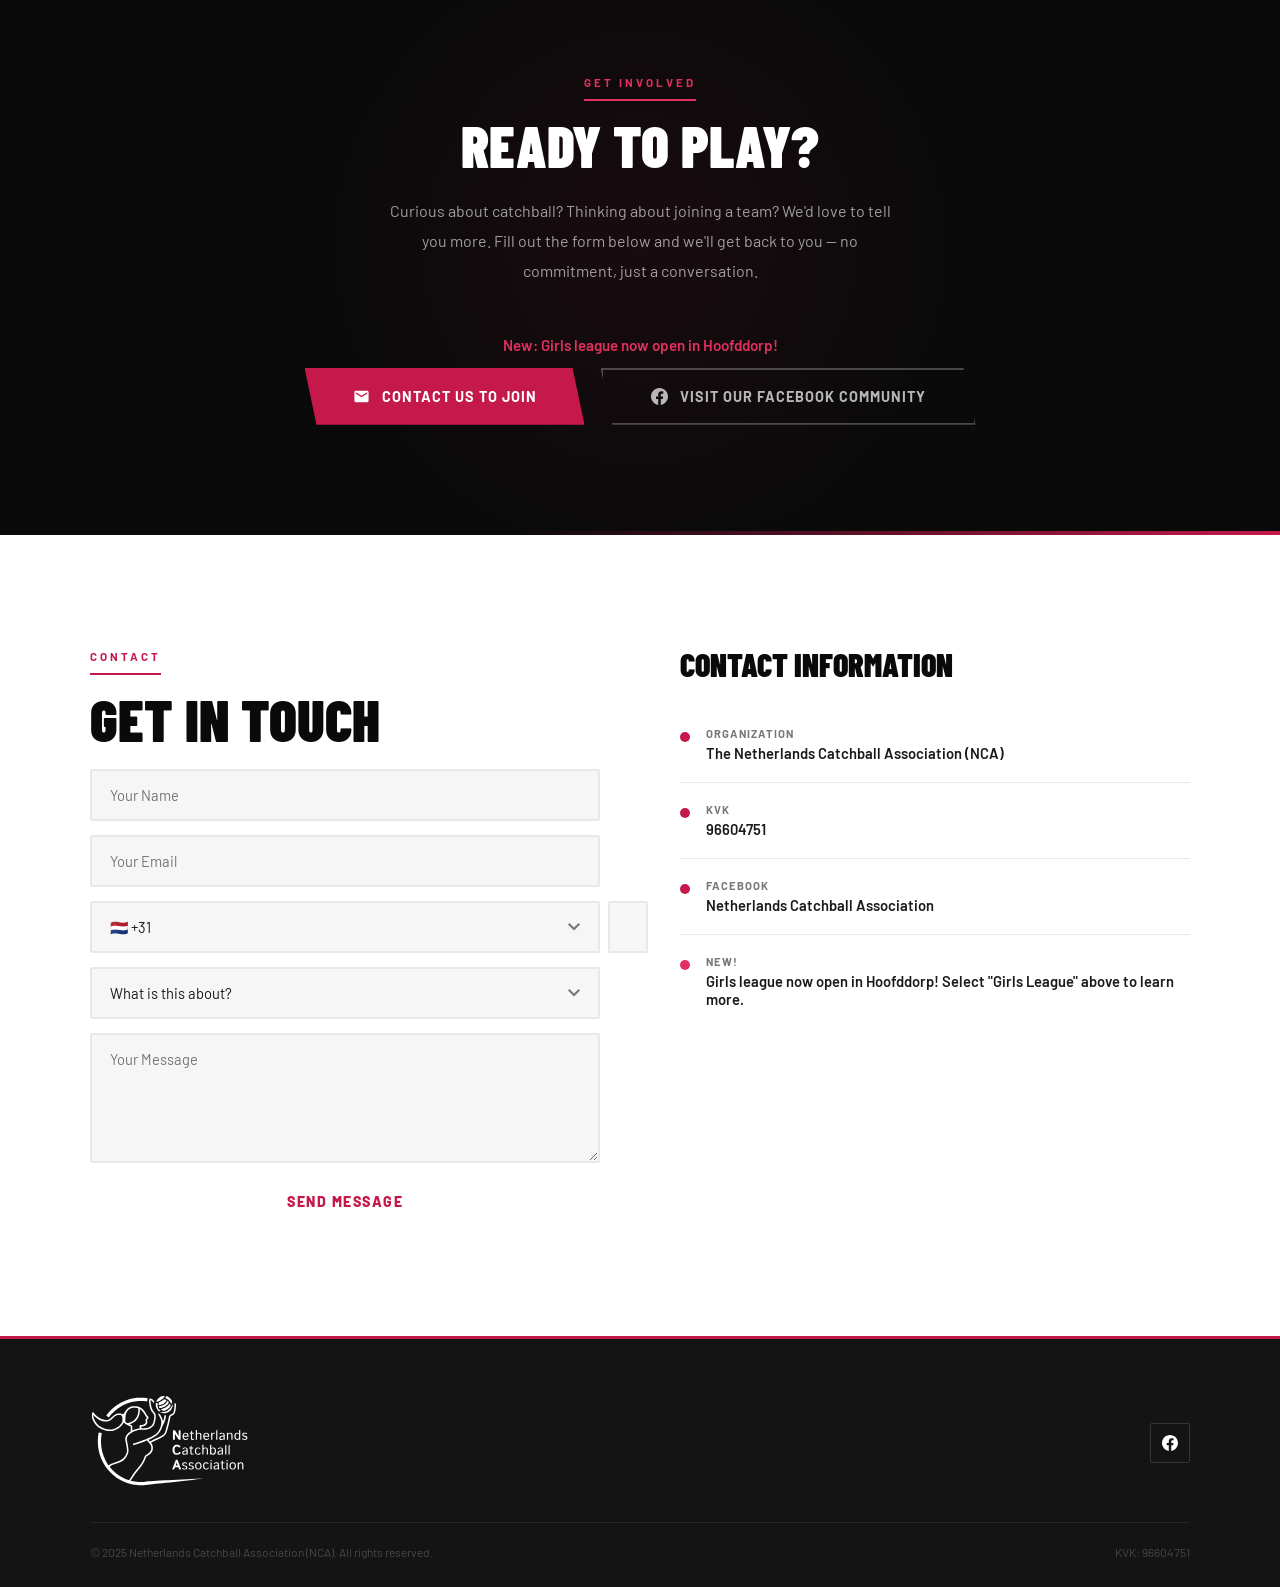
==== commit b002600d: "Update favicon, OG tags, contact form, and join section - Replace favicon with new ball icon design " ====
--- a/index.html
+++ b/index.html
@@ -5,6 +5,25 @@
 <meta name="viewport" content="width=device-width, initial-scale=1.0">
 <meta name="description" content="The official women's catchball association in the Netherlands. Join a team, find a game, and connect with players nationwide.">
 <title>NCA – Netherlands Catchball Association</title>
+
+<!-- Open Graph -->
+<meta property="og:type" content="website">
+<meta property="og:title" content="Netherlands Catchball Association — Play. Connect. Belong.">
+<meta property="og:description" content="Join the fastest-growing women's sport in the Netherlands. No experience needed — just show up, catch the ball, and find your team.">
+<meta property="og:image" content="https://catchball.nl/oglogonca.png">
+<meta property="og:image:width" content="1200">
+<meta property="og:image:height" content="630">
+<meta property="og:url" content="https://catchball.nl/">
+<meta property="og:site_name" content="Netherlands Catchball Association">
+<meta property="og:locale" content="en_US">
+
+<!-- Twitter Card -->
+<meta name="twitter:card" content="summary_large_image">
+<meta name="twitter:title" content="Netherlands Catchball Association — Play. Connect. Belong.">
+<meta name="twitter:description" content="Join the fastest-growing women's sport in the Netherlands. No experience needed — just show up, catch the ball, and find your team.">
+<meta name="twitter:image" content="https://catchball.nl/oglogonca.png">
+<meta name="twitter:image:alt" content="Netherlands Catchball Association logo — woman catching a ball">
+
 <link rel="icon" type="image/png" href="faviconnca.png">
 <link rel="apple-touch-icon" href="faviconnca.png">
 <link href="https://fonts.googleapis.com/css2?family=Barlow+Condensed:wght@400;600;700;800;900&family=Barlow:wght@300;400;500;600;700&family=Heebo:wght@400;600;700;900&display=swap" rel="stylesheet">
@@ -227,6 +246,10 @@
 .body-text-white{font-size:1rem;color:rgba(255,255,255,.6);line-height:1.9;max-width:520px;margin:0 auto 44px;}
 .btn-coral{display:inline-flex;align-items:center;gap:12px;background:var(--coral);color:#fff;padding:18px 48px;text-decoration:none;font-weight:700;font-size:.9rem;letter-spacing:1px;text-transform:uppercase;transition:.3s;font-family:inherit;clip-path:polygon(0 0,calc(100% - 12px) 0,100% 100%,12px 100%);}
 .btn-coral:hover{background:var(--coral2);transform:translateY(-3px);box-shadow:0 14px 40px rgba(196,25,74,.45);}
+.join-ctas{display:flex;gap:16px;justify-content:center;flex-wrap:wrap;}
+.btn-fb{display:inline-flex;align-items:center;gap:12px;background:transparent;color:rgba(255,255,255,.7);padding:18px 48px;text-decoration:none;font-weight:700;font-size:.9rem;letter-spacing:1px;text-transform:uppercase;transition:.3s;font-family:inherit;border:2px solid rgba(255,255,255,.25);clip-path:polygon(0 0,calc(100% - 12px) 0,100% 100%,12px 100%);}
+.btn-fb:hover{color:#fff;border-color:rgba(255,255,255,.6);transform:translateY(-3px);background:rgba(255,255,255,.06);}
+.join-girls-note{font-weight:600;color:var(--coral2) !important;font-size:.95rem;margin-bottom:8px;}
 
 /* ─── CONTACT ─── */
 #contact{background:var(--white);padding:110px 52px;}
@@ -236,8 +259,27 @@
   padding:15px 18px;border:2px solid var(--brd);background:var(--off);
   font-family:inherit;font-size:.92rem;color:var(--text);outline:none;transition:.25s;width:100%;border-radius:2px;
 }
-.contact-form input:focus,.contact-form textarea:focus{border-color:var(--coral);background:var(--white);}
+.contact-form input:focus,.contact-form textarea:focus,.contact-form select:focus{border-color:var(--coral);background:var(--white);}
 .contact-form textarea{min-height:130px;resize:vertical;}
+.phone-row{display:flex;gap:8px;}
+.phone-prefix{
+  padding:15px 10px;border:2px solid var(--brd);background:var(--off);
+  font-family:inherit;font-size:.92rem;color:var(--text);outline:none;transition:.25s;border-radius:2px;
+  cursor:pointer;flex-shrink:0;width:120px;
+}
+.phone-prefix:focus{border-color:var(--coral);background:var(--white);}
+.phone-row input[type="tel"]{flex:1;min-width:0;}
+.contact-form select{
+  padding:15px 18px;border:2px solid var(--brd);background:var(--off);
+  font-family:inherit;font-size:.92rem;color:var(--text);outline:none;transition:.25s;width:100%;border-radius:2px;
+  cursor:pointer;appearance:none;-webkit-appearance:none;
+  background-image:url("data:image/svg+xml,%3Csvg xmlns='http://www.w3.org/2000/svg' width='12' height='8' viewBox='0 0 12 8'%3E%3Cpath fill='%23777' d='M1.41 0L6 4.58 10.59 0 12 1.41l-6 6-6-6z'/%3E%3C/svg%3E");
+  background-repeat:no-repeat;background-position:right 18px center;
+}
+[dir=rtl] .contact-form select{background-position:left 18px center;}
+.contact-form select option{color:var(--text);}
+.ci-girls-league .ci-dot{background:var(--coral2);animation:pulse-dot 2s infinite;}
+@keyframes pulse-dot{0%,100%{box-shadow:0 0 0 0 rgba(224,48,95,.4);}50%{box-shadow:0 0 0 6px rgba(224,48,95,0);}}
 .contact-form-title{font-family:'Barlow Condensed','Heebo',sans-serif;font-size:2rem;font-weight:900;color:var(--black);margin-bottom:24px;text-transform:uppercase;}
 .contact-info-item{display:flex;align-items:flex-start;gap:16px;padding:20px 0;border-bottom:1px solid var(--brd);}
 .contact-info-item:last-child{border-bottom:none;}
@@ -495,11 +537,18 @@
     <div class="jc">
       <span class="sec-tag" style="color:var(--coral2);border-color:var(--coral2);" data-i18n="join.label">Get Involved</span>
       <h2 class="h2 h2-white" data-i18n="join.title">Ready to Play?</h2>
-      <p class="body-text-white" data-i18n="join.text">Whether you're a seasoned athlete or picking up a ball for the first time, NCA welcomes you. Join our Facebook community to find a team near you or start a new one.</p>
-      <a href="https://www.facebook.com/groups/2706988312693402/" target="_blank" class="btn-coral">
-        <svg width="17" height="17" viewBox="0 0 24 24" fill="currentColor"><path d="M24 12.073c0-6.627-5.373-12-12-12s-12 5.373-12 12c0 5.99 4.388 10.954 10.125 11.854v-8.385H7.078v-3.47h3.047V9.43c0-3.007 1.792-4.669 4.533-4.669 1.312 0 2.686.235 2.686.235v2.953H15.83c-1.491 0-1.956.925-1.956 1.874v2.25h3.328l-.532 3.47h-2.796v8.385C19.612 23.027 24 18.062 24 12.073z"/></svg>
-        <span data-i18n="join.cta">Join Our Facebook Group</span>
-      </a>
+      <p class="body-text-white" data-i18n="join.text">Whether you're a seasoned athlete or picking up a ball for the first time, NCA welcomes you. Fill out the form below to get started — we'd love to hear from you.</p>
+      <p class="body-text-white join-girls-note" data-i18n="join.girls">New: Girls league now open in Hoofddorp!</p>
+      <div class="join-ctas">
+        <a href="#contact" class="btn-coral">
+          <svg width="17" height="17" viewBox="0 0 24 24" fill="currentColor"><path d="M20 4H4c-1.1 0-2 .9-2 2v12c0 1.1.9 2 2 2h16c1.1 0 2-.9 2-2V6c0-1.1-.9-2-2-2zm0 4l-8 5-8-5V6l8 5 8-5v2z"/></svg>
+          <span data-i18n="join.cta">Contact Us to Join</span>
+        </a>
+        <a href="https://www.facebook.com/groups/2706988312693402/" target="_blank" class="btn-fb">
+          <svg width="17" height="17" viewBox="0 0 24 24" fill="currentColor"><path d="M24 12.073c0-6.627-5.373-12-12-12s-12 5.373-12 12c0 5.99 4.388 10.954 10.125 11.854v-8.385H7.078v-3.47h3.047V9.43c0-3.007 1.792-4.669 4.533-4.669 1.312 0 2.686.235 2.686.235v2.953H15.83c-1.491 0-1.956.925-1.956 1.874v2.25h3.328l-.532 3.47h-2.796v8.385C19.612 23.027 24 18.062 24 12.073z"/></svg>
+          <span data-i18n="join.fb">Visit Our Facebook Community</span>
+        </a>
+      </div>
     </div>
   </div>
 </section>
@@ -514,6 +563,26 @@
         <form class="contact-form" action="https://formspree.io/f/xkoqjege" method="POST">
           <input type="text"  name="name"    data-ph="contact.name"  placeholder="Your Name"    required>
           <input type="email" name="email"   data-ph="contact.email" placeholder="Your Email"   required>
+          <div class="phone-row">
+            <select name="phone_prefix" class="phone-prefix">
+              <option value="+31">🇳🇱 +31</option>
+              <option value="+972">🇮🇱 +972</option>
+              <option value="+32">🇧🇪 +32</option>
+              <option value="+49">🇩🇪 +49</option>
+              <option value="+44">🇬🇧 +44</option>
+              <option value="+33">🇫🇷 +33</option>
+              <option value="+1">🇺🇸 +1</option>
+            </select>
+            <input type="tel" name="phone" data-ph="contact.phone" placeholder="WhatsApp Number" pattern="[0-9\s\-]{6,15}">
+          </div>
+          <select name="subject" required data-i18n-select="contact.subject">
+            <option value="" disabled selected data-i18n="contact.subject.default">What is this about?</option>
+            <option value="joining" data-i18n="contact.subject.joining">Joining a Team</option>
+            <option value="girls-league" data-i18n="contact.subject.girls">Girls League (Hoofddorp)</option>
+            <option value="collaboration" data-i18n="contact.subject.collab">Collaboration</option>
+            <option value="partnership" data-i18n="contact.subject.partner">Partnerships & Sponsorship</option>
+            <option value="other" data-i18n="contact.subject.other">Other</option>
+          </select>
           <textarea           name="message" data-ph="contact.msg"   placeholder="Your Message" required></textarea>
           <button type="submit" class="btn-primary" style="clip-path:none;border:none;" data-i18n="contact.send">Send Message</button>
         </form>
@@ -531,6 +600,10 @@
         <div class="contact-info-item">
           <div class="ci-dot"></div>
           <div><div class="ci-label">Facebook</div><div class="ci-val"><a href="https://www.facebook.com/groups/2706988312693402/" target="_blank" data-i18n="contact.fb">Netherlands Catchball Association</a></div></div>
+        </div>
+        <div class="contact-info-item ci-girls-league">
+          <div class="ci-dot"></div>
+          <div><div class="ci-label" data-i18n="contact.girls.label">New!</div><div class="ci-val" data-i18n="contact.girls.text">Girls league now open in Hoofddorp! Select "Girls League" above to learn more.</div></div>
         </div>
       </div>
     </div>
@@ -596,6 +669,10 @@
     const k = el.getAttribute('data-ph');
     if (t[k] !== undefined) el.placeholder = t[k];
   });
+  document.querySelectorAll('select option[data-i18n]').forEach(el => {
+    const k = el.getAttribute('data-i18n');
+    if (t[k] !== undefined) el.textContent = t[k];
+  });
 }
 
 async function setLang(l, btn) {
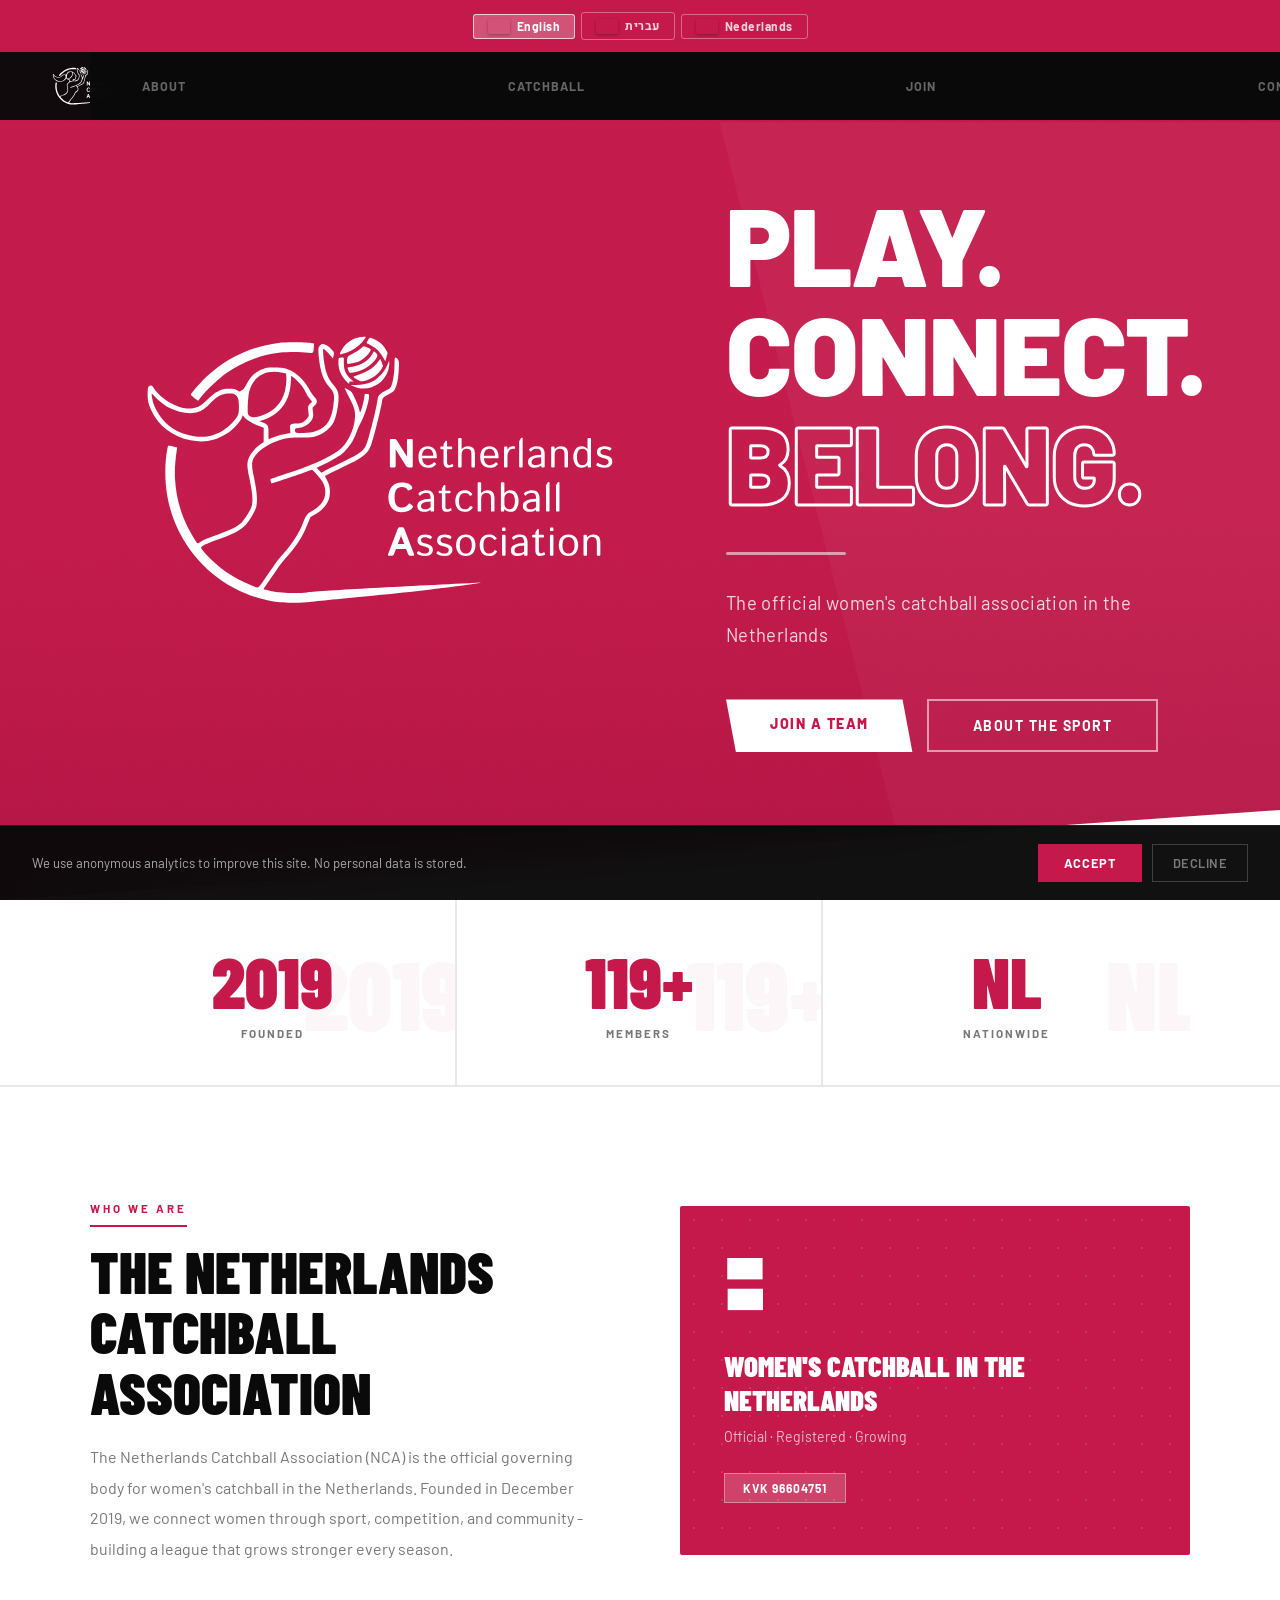
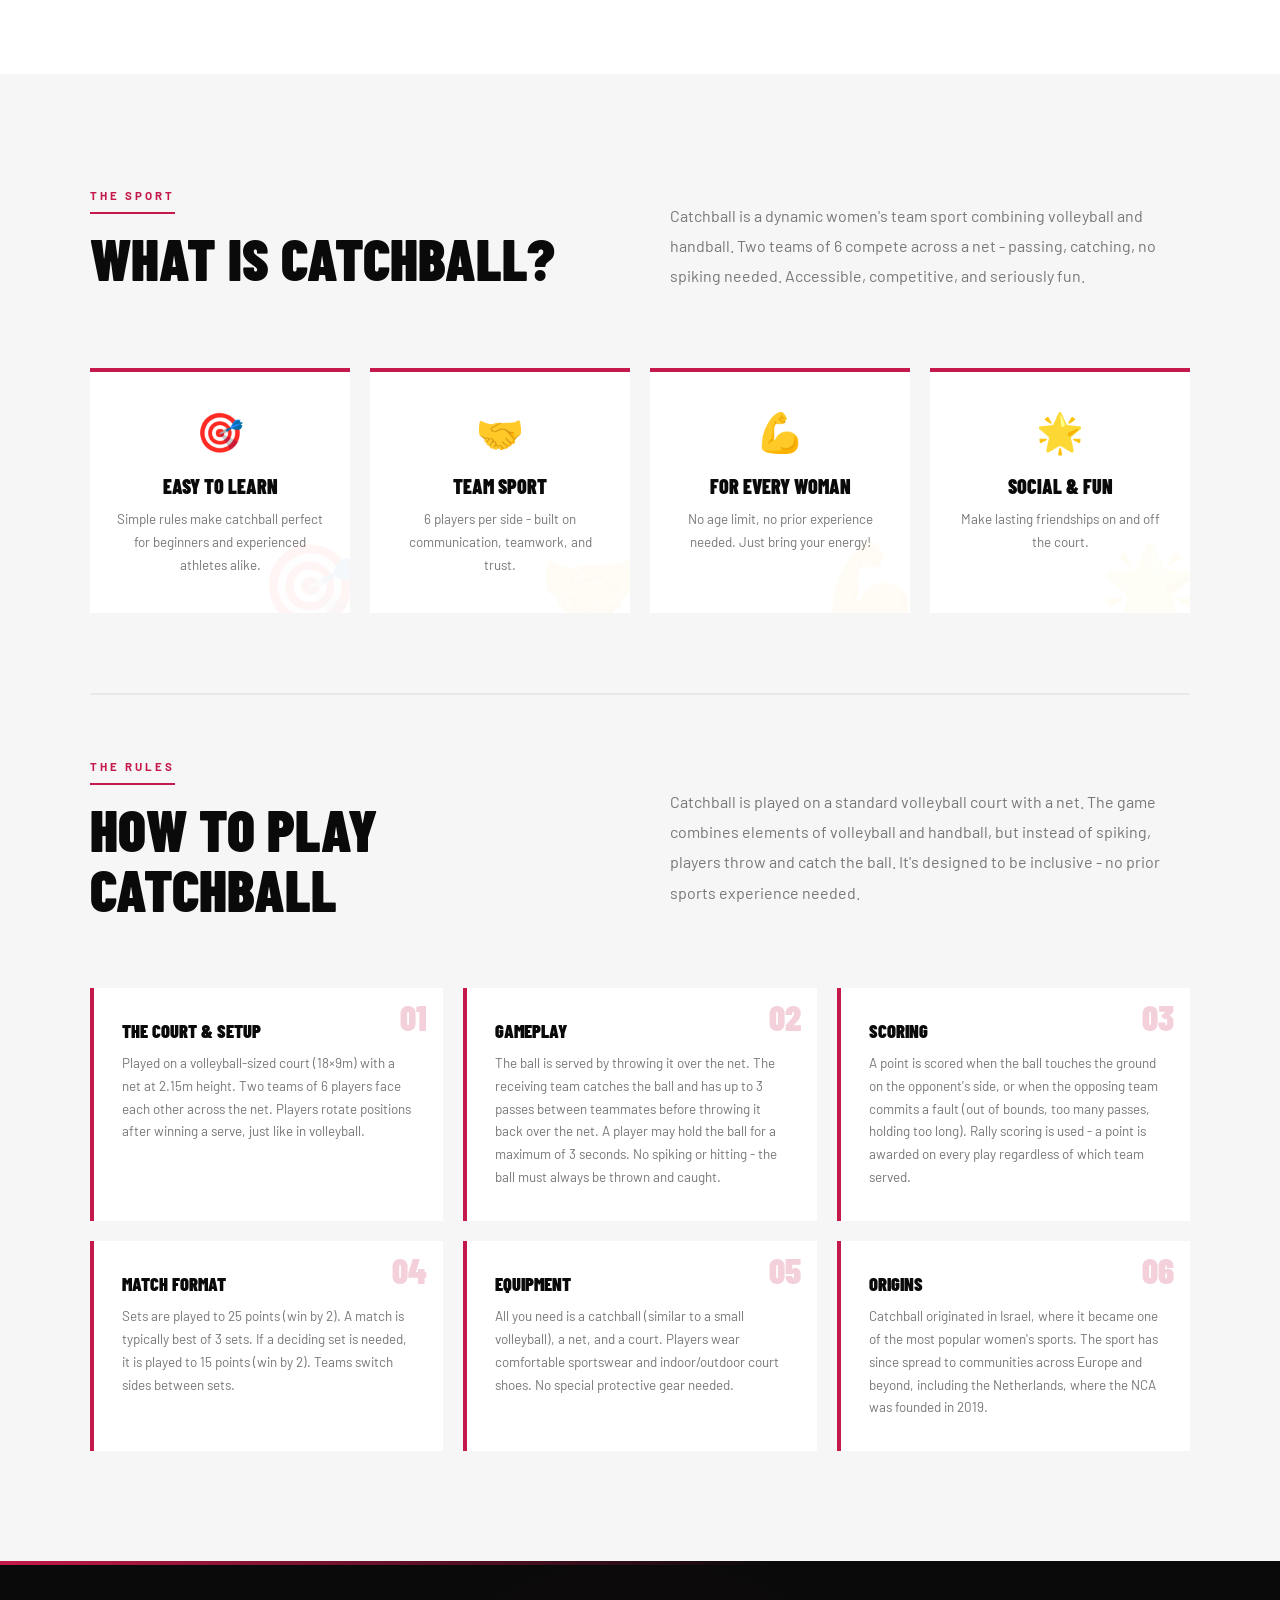
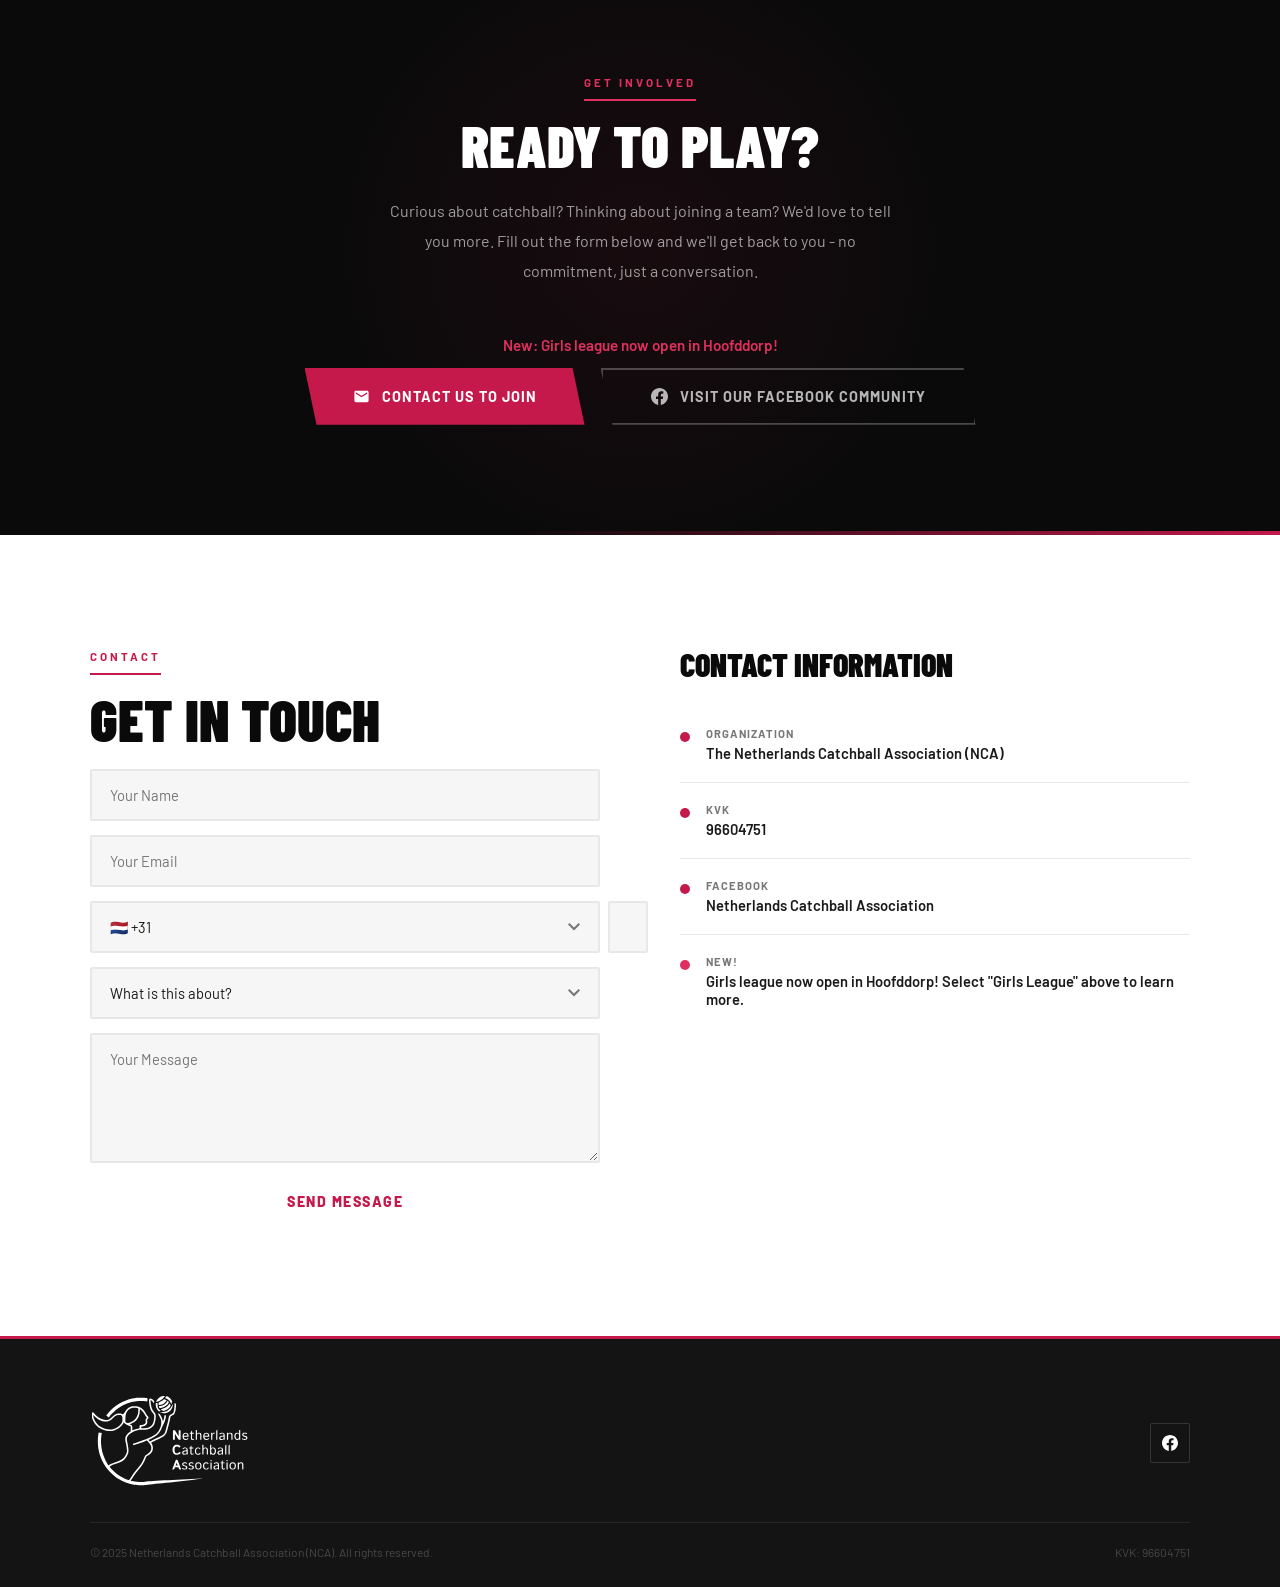
==== commit ebe6a276: "Replace em dashes with regular dashes across all files Co-Authored-By: Claude Opus 4.6 <noreply@anth" ====
--- a/index.html
+++ b/index.html
@@ -8,8 +8,8 @@
 
 <!-- Open Graph -->
 <meta property="og:type" content="website">
-<meta property="og:title" content="Netherlands Catchball Association — Play. Connect. Belong.">
-<meta property="og:description" content="Join the fastest-growing women's sport in the Netherlands. No experience needed — just show up, catch the ball, and find your team.">
+<meta property="og:title" content="Netherlands Catchball Association  - Play. Connect. Belong.">
+<meta property="og:description" content="Join the fastest-growing women's sport in the Netherlands. No experience needed  - just show up, catch the ball, and find your team.">
 <meta property="og:image" content="https://catchball.nl/oglogonca.png">
 <meta property="og:image:width" content="1200">
 <meta property="og:image:height" content="630">
@@ -19,10 +19,10 @@
 
 <!-- Twitter Card -->
 <meta name="twitter:card" content="summary_large_image">
-<meta name="twitter:title" content="Netherlands Catchball Association — Play. Connect. Belong.">
-<meta name="twitter:description" content="Join the fastest-growing women's sport in the Netherlands. No experience needed — just show up, catch the ball, and find your team.">
+<meta name="twitter:title" content="Netherlands Catchball Association  - Play. Connect. Belong.">
+<meta name="twitter:description" content="Join the fastest-growing women's sport in the Netherlands. No experience needed  - just show up, catch the ball, and find your team.">
 <meta name="twitter:image" content="https://catchball.nl/oglogonca.png">
-<meta name="twitter:image:alt" content="Netherlands Catchball Association logo — woman catching a ball">
+<meta name="twitter:image:alt" content="Netherlands Catchball Association logo  - woman catching a ball">
 
 <link rel="icon" type="image/png" href="faviconnca.png">
 <link rel="apple-touch-icon" href="faviconnca.png">
@@ -429,7 +429,7 @@
       <div class="fade">
         <span class="sec-tag" data-i18n="about.label">Who We Are</span>
         <h2 class="h2" data-i18n="about.title">The Netherlands Catchball Association</h2>
-        <p class="body-text" data-i18n="about.text">The Netherlands Catchball Association (NCA) is the official governing body for women's catchball in the Netherlands. Founded in December 2019, we connect women through sport, competition, and community — building a league that grows stronger every season.</p>
+        <p class="body-text" data-i18n="about.text">The Netherlands Catchball Association (NCA) is the official governing body for women's catchball in the Netherlands. Founded in December 2019, we connect women through sport, competition, and community  - building a league that grows stronger every season.</p>
       </div>
       <div class="fade">
         <div class="acard">
@@ -453,7 +453,7 @@
         <h2 class="h2" data-i18n="cb.title">What is Catchball?</h2>
       </div>
       <div class="fade">
-        <p class="body-text" data-i18n="cb.text">Catchball is a dynamic women's team sport combining volleyball and handball. Two teams of 6 compete across a net — passing, catching, no spiking needed. Accessible, competitive, and seriously fun.</p>
+        <p class="body-text" data-i18n="cb.text">Catchball is a dynamic women's team sport combining volleyball and handball. Two teams of 6 compete across a net  - passing, catching, no spiking needed. Accessible, competitive, and seriously fun.</p>
       </div>
     </div>
     <div class="feat-grid">
@@ -467,7 +467,7 @@
         <span class="feat-icon-bg">🤝</span>
         <span class="feat-icon">🤝</span>
         <h3 data-i18n="cb.c2t">Team Sport</h3>
-        <p data-i18n="cb.c2p">6 players per side — built on communication, teamwork, and trust.</p>
+        <p data-i18n="cb.c2p">6 players per side  - built on communication, teamwork, and trust.</p>
       </div>
       <div class="feat-card fade">
         <span class="feat-icon-bg">💪</span>
@@ -490,7 +490,7 @@
         <h2 class="h2" data-i18n="cb.rules.title">How to Play Catchball</h2>
       </div>
       <div class="fade">
-        <p class="body-text" data-i18n="cb.rules.text">Catchball is played on a standard volleyball court with a net. The game combines elements of volleyball and handball, but instead of spiking, players throw and catch the ball. It's designed to be inclusive — no prior sports experience needed.</p>
+        <p class="body-text" data-i18n="cb.rules.text">Catchball is played on a standard volleyball court with a net. The game combines elements of volleyball and handball, but instead of spiking, players throw and catch the ball. It's designed to be inclusive  - no prior sports experience needed.</p>
       </div>
     </div>
     <div class="rules-grid">
@@ -502,12 +502,12 @@
       <div class="rule-card fade">
         <span class="rule-num">02</span>
         <h3 data-i18n="cb.r2t">Gameplay</h3>
-        <p data-i18n="cb.r2p">The ball is served by throwing it over the net. The receiving team catches the ball and has up to 3 passes between teammates before throwing it back over the net. A player may hold the ball for a maximum of 3 seconds. No spiking or hitting — the ball must always be thrown and caught.</p>
+        <p data-i18n="cb.r2p">The ball is served by throwing it over the net. The receiving team catches the ball and has up to 3 passes between teammates before throwing it back over the net. A player may hold the ball for a maximum of 3 seconds. No spiking or hitting  - the ball must always be thrown and caught.</p>
       </div>
       <div class="rule-card fade">
         <span class="rule-num">03</span>
         <h3 data-i18n="cb.r3t">Scoring</h3>
-        <p data-i18n="cb.r3p">A point is scored when the ball touches the ground on the opponent's side, or when the opposing team commits a fault. Rally scoring is used — a point is awarded on every play regardless of which team served.</p>
+        <p data-i18n="cb.r3p">A point is scored when the ball touches the ground on the opponent's side, or when the opposing team commits a fault. Rally scoring is used  - a point is awarded on every play regardless of which team served.</p>
       </div>
       <div class="rule-card fade">
         <span class="rule-num">04</span>
@@ -537,7 +537,7 @@
     <div class="jc">
       <span class="sec-tag" style="color:var(--coral2);border-color:var(--coral2);" data-i18n="join.label">Get Involved</span>
       <h2 class="h2 h2-white" data-i18n="join.title">Ready to Play?</h2>
-      <p class="body-text-white" data-i18n="join.text">Whether you're a seasoned athlete or picking up a ball for the first time, NCA welcomes you. Fill out the form below to get started — we'd love to hear from you.</p>
+      <p class="body-text-white" data-i18n="join.text">Whether you're a seasoned athlete or picking up a ball for the first time, NCA welcomes you. Fill out the form below to get started  - we'd love to hear from you.</p>
       <p class="body-text-white join-girls-note" data-i18n="join.girls">New: Girls league now open in Hoofddorp!</p>
       <div class="join-ctas">
         <a href="#contact" class="btn-coral">
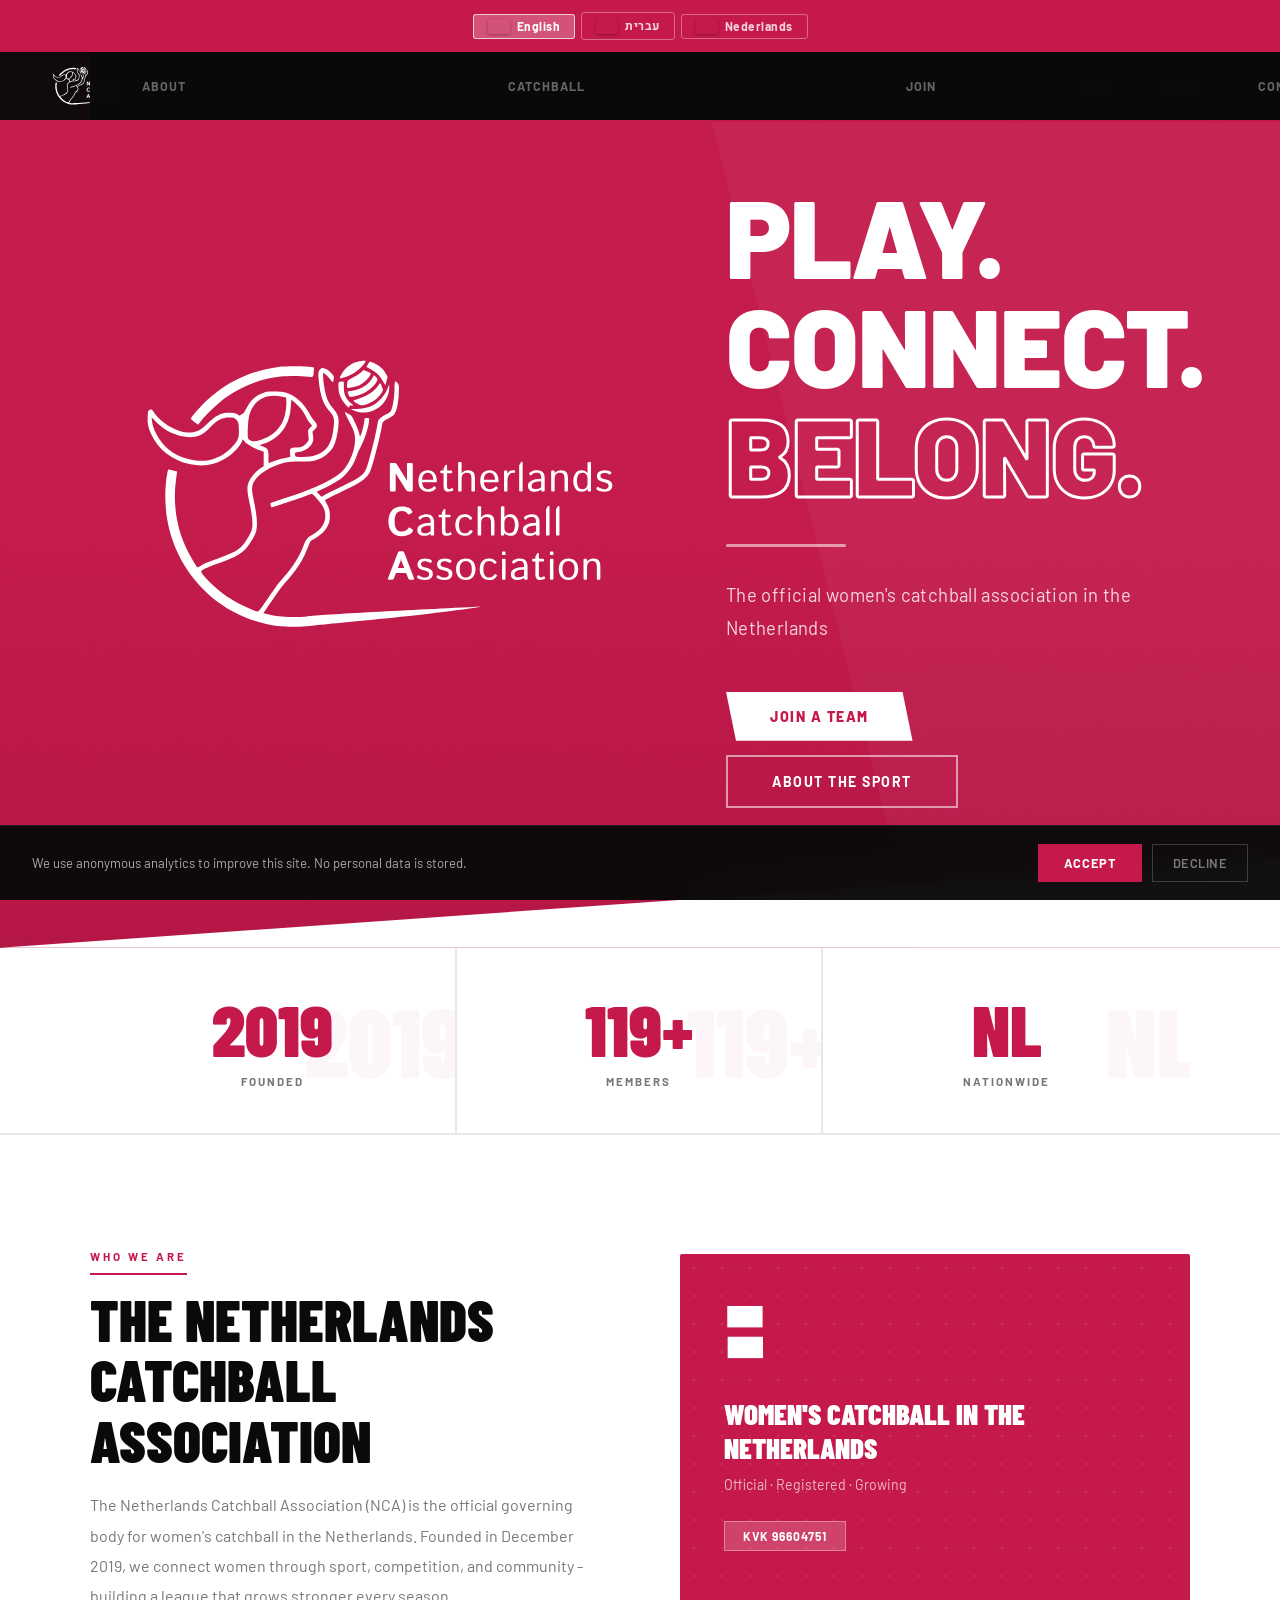
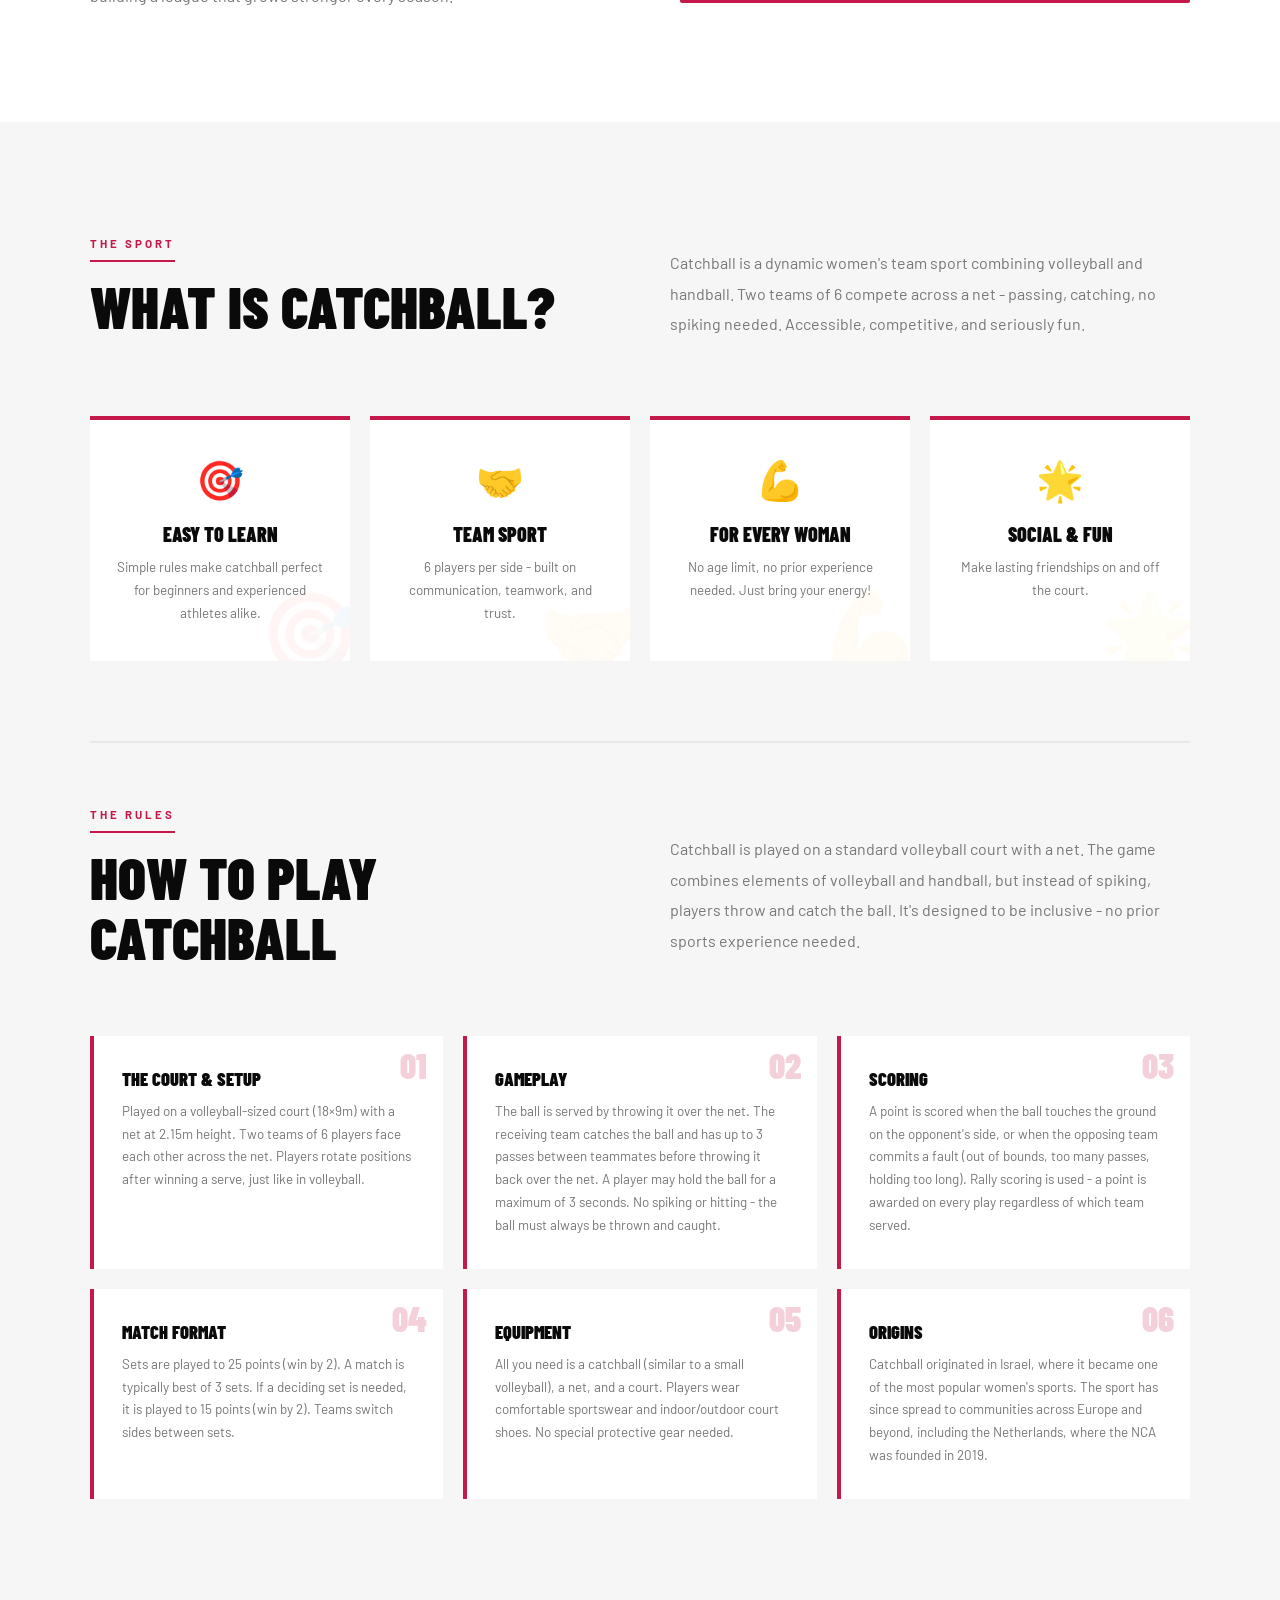
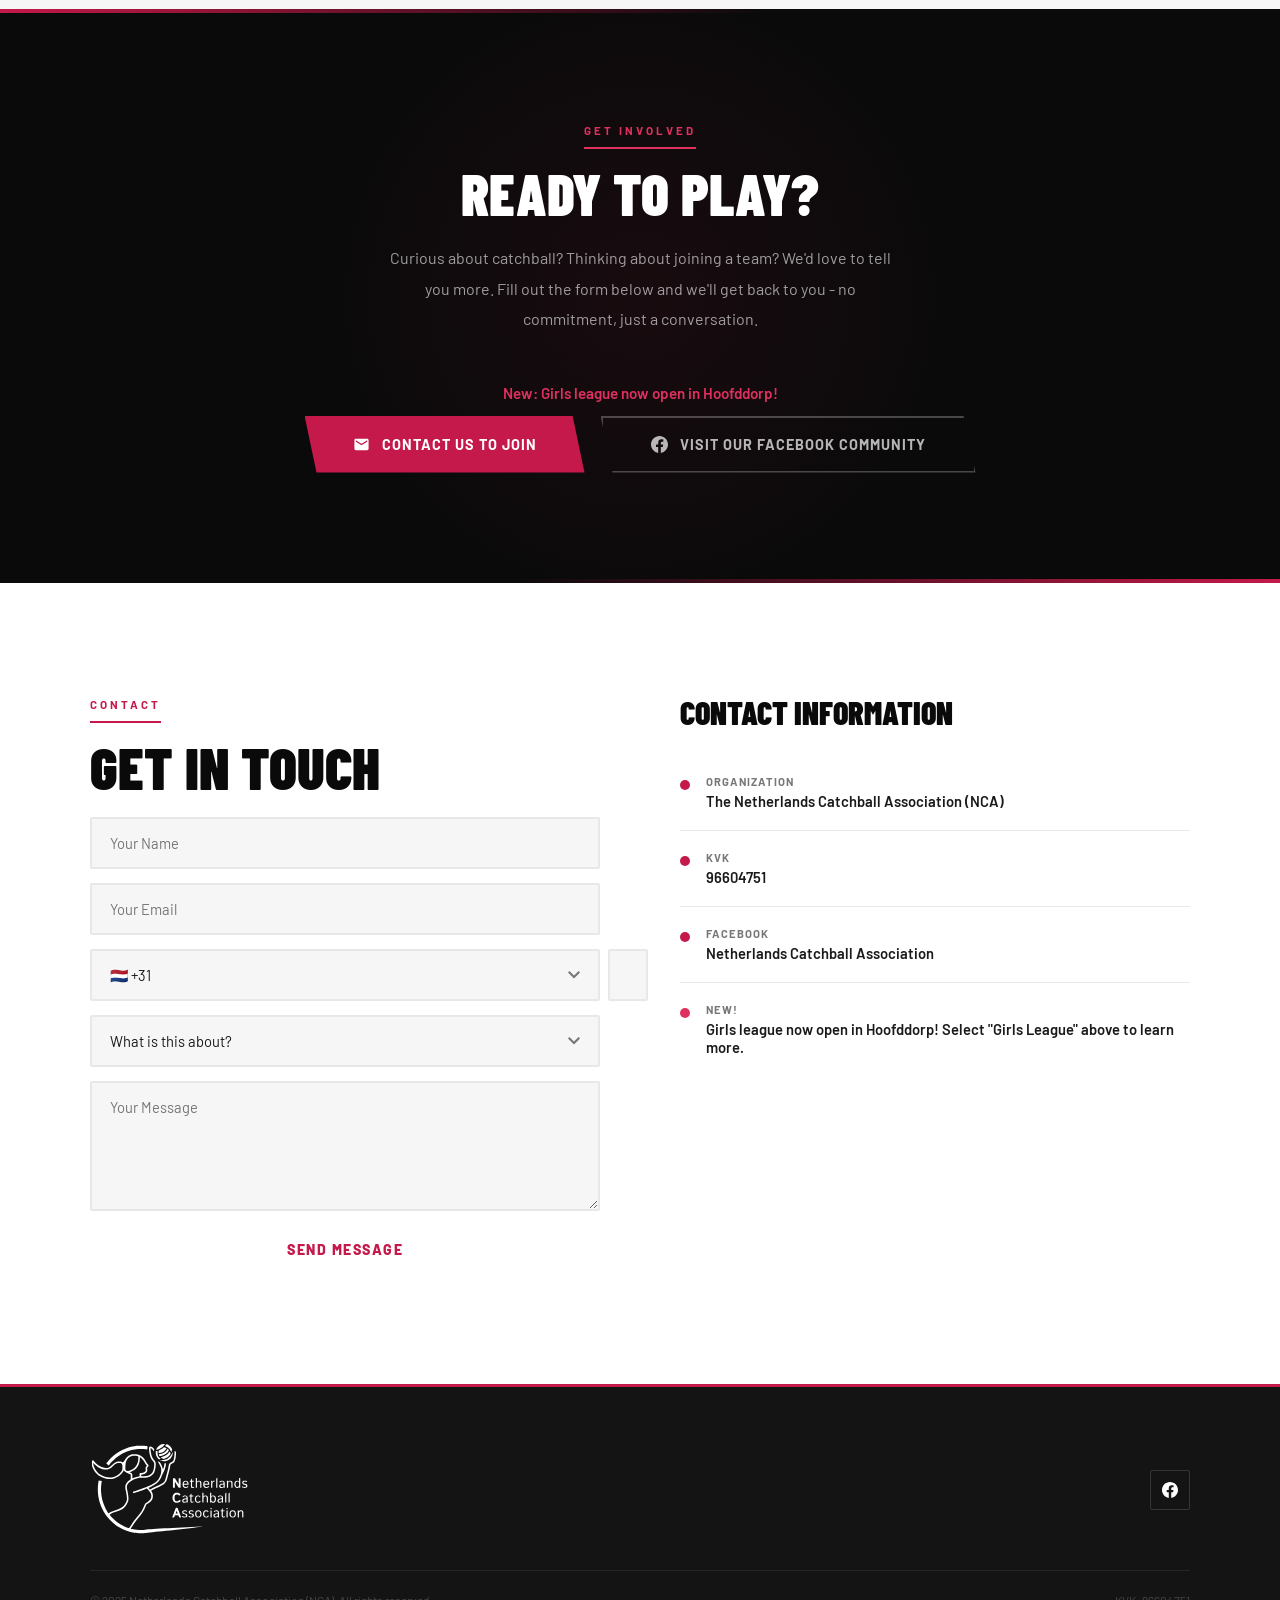
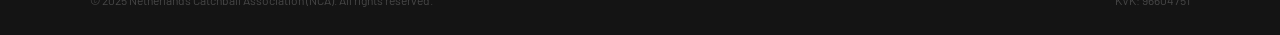
==== commit 177d3497: "Fix mobile RTL alignment shift on Hebrew language switch Add overflow-x:hidden to html element and m" ====
--- a/index.html
+++ b/index.html
@@ -42,7 +42,7 @@
   --brd:         #e8e8e8;
 }
 *{margin:0;padding:0;box-sizing:border-box;}
-html{scroll-behavior:smooth;}
+html{scroll-behavior:smooth;overflow-x:hidden;}
 body{font-family:'Barlow','Heebo',sans-serif;color:var(--text);overflow-x:hidden;}
 [dir=rtl] body,[dir=rtl] *{font-family:'Heebo','Barlow',sans-serif;}
 
@@ -123,7 +123,7 @@
 }
 .hero-logo-side{flex:0 0 auto;width:min(520px,50vw);}
 .hero-logo-side img{width:100%;height:auto;display:block;}
-.hero-text-side{flex:1;text-align:start;}
+.hero-text-side{flex:1;text-align:start;min-width:0;}
 /* ── BIG LOGO ── */
 .hero-logo-wrap{
   width:min(580px,82vw);
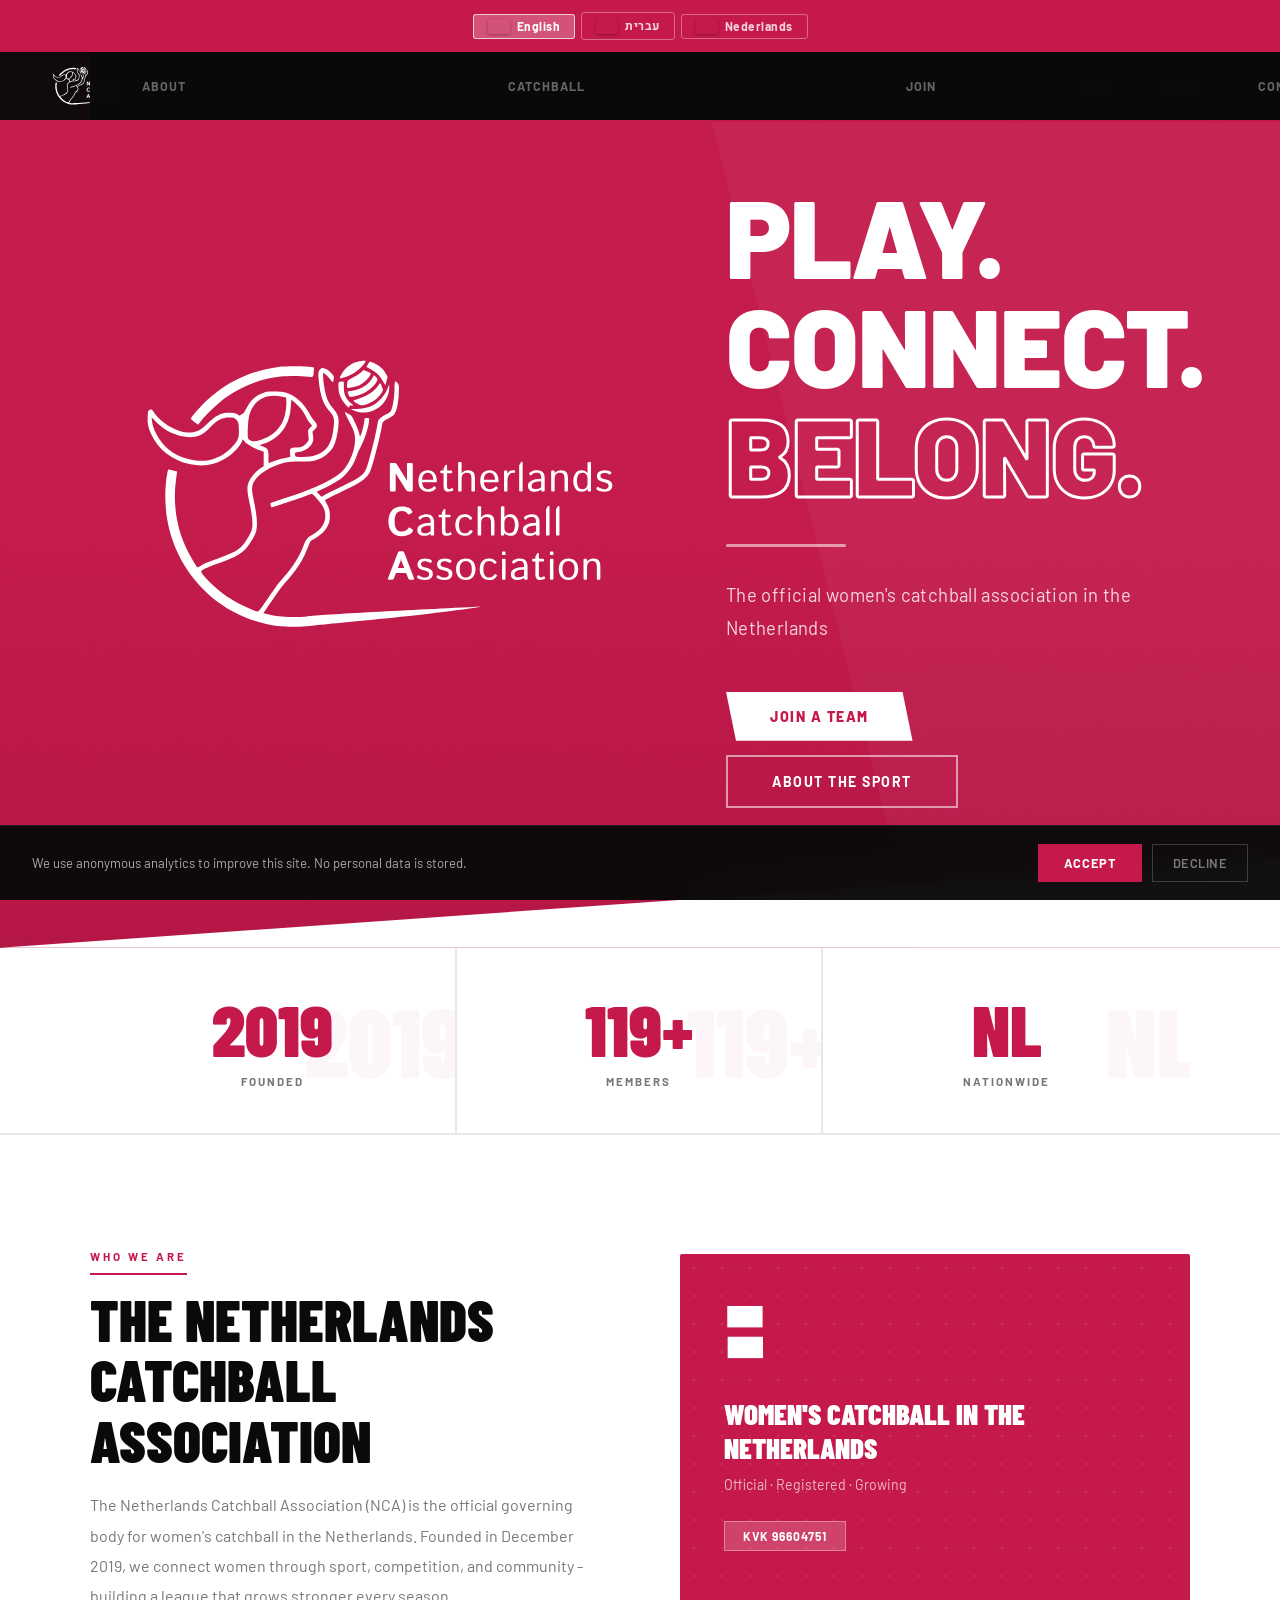
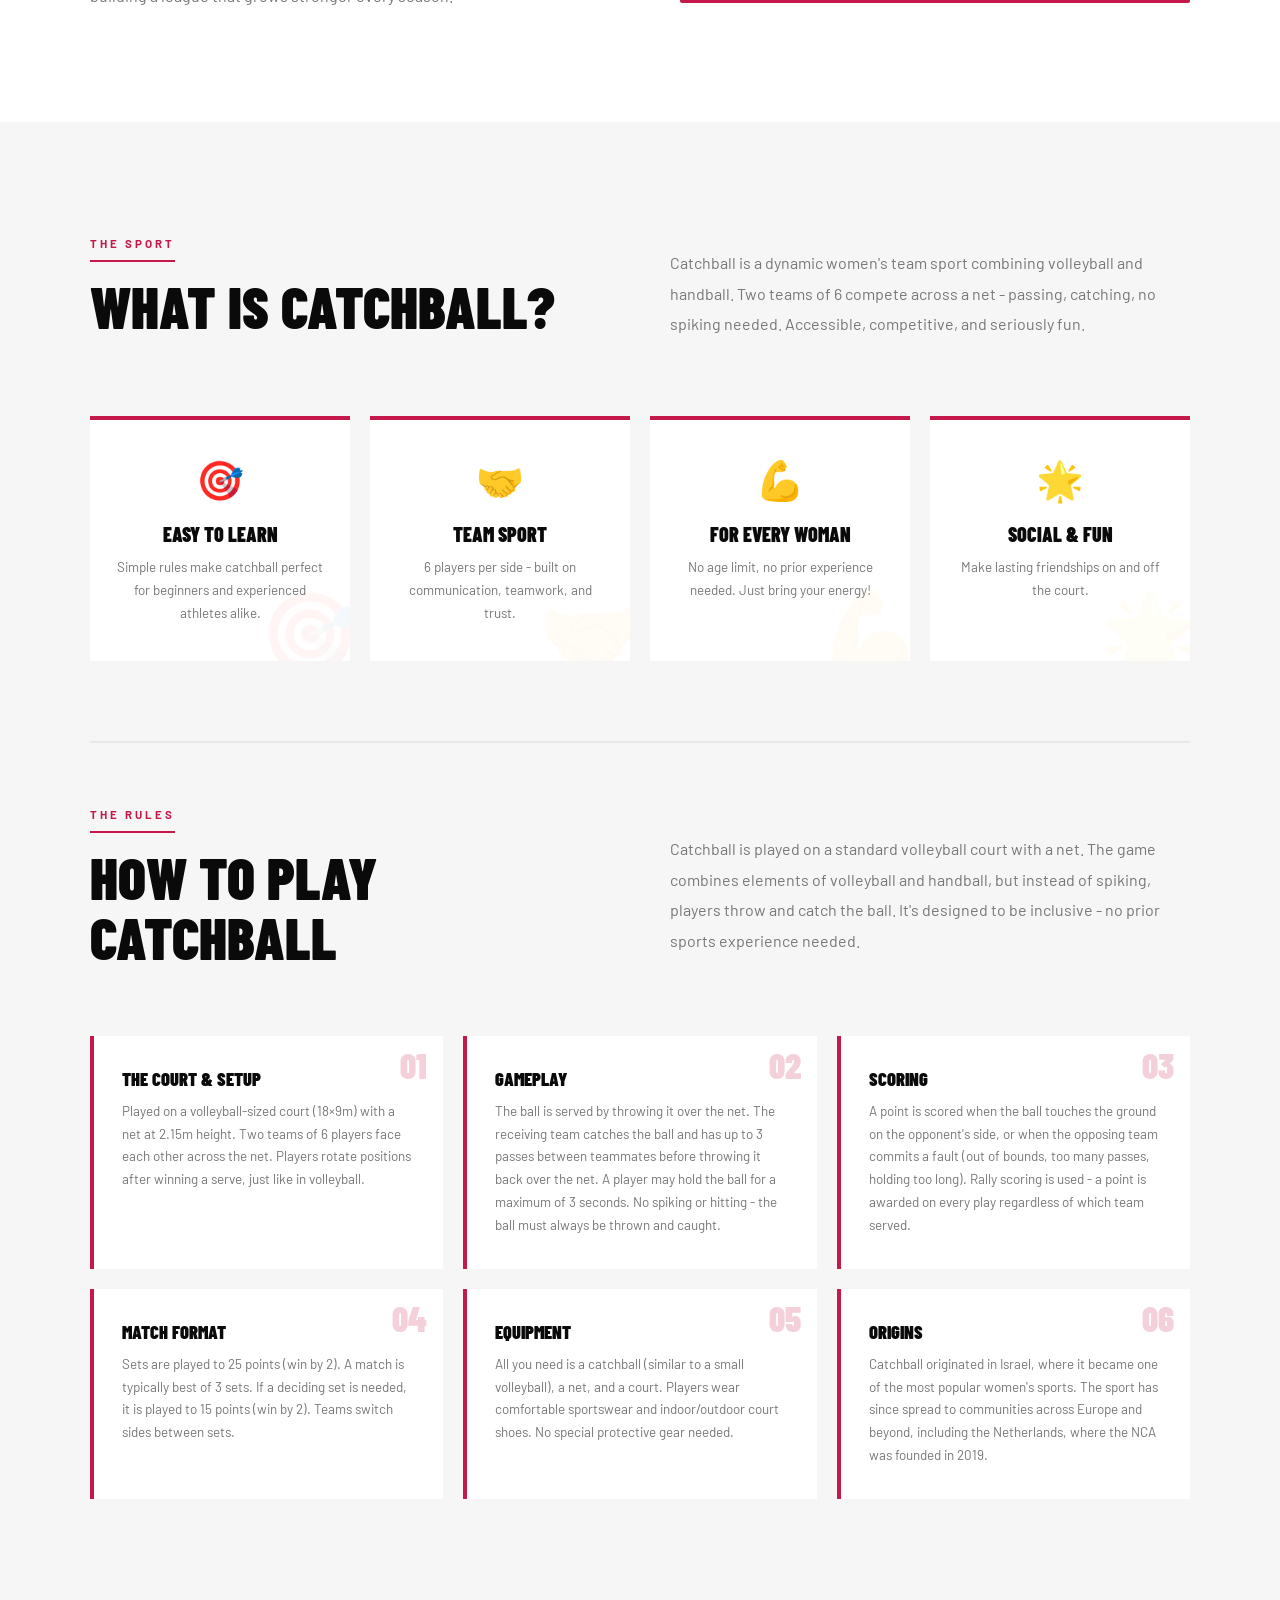
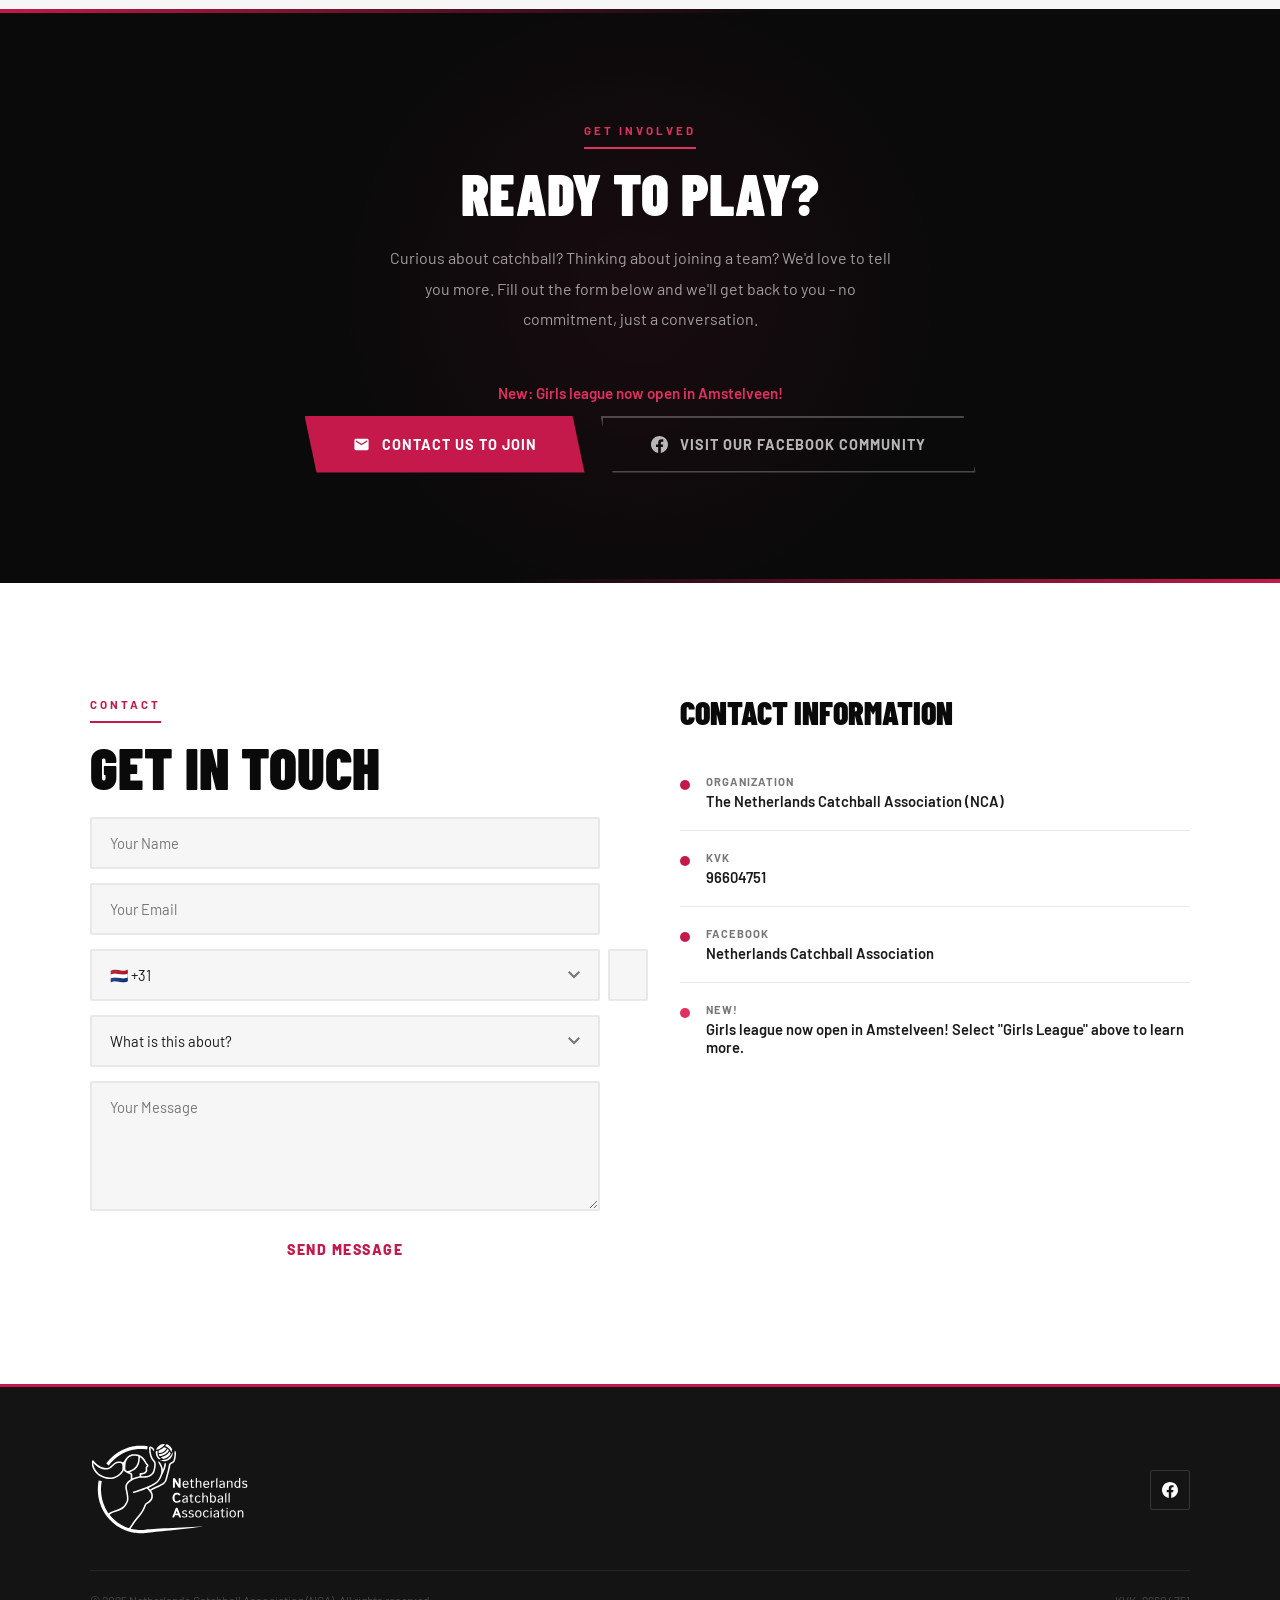
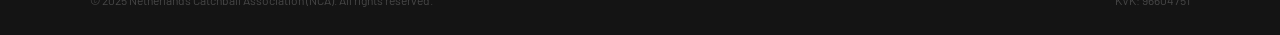
==== commit a3b17147: "Main site: girls league is in Amstelveen Co-Authored-By: Claude Opus 5.5 <noreply@anthropic.com>" ====
--- a/index.html
+++ b/index.html
@@ -538,7 +538,7 @@
       <span class="sec-tag" style="color:var(--coral2);border-color:var(--coral2);" data-i18n="join.label">Get Involved</span>
       <h2 class="h2 h2-white" data-i18n="join.title">Ready to Play?</h2>
       <p class="body-text-white" data-i18n="join.text">Whether you're a seasoned athlete or picking up a ball for the first time, NCA welcomes you. Fill out the form below to get started  - we'd love to hear from you.</p>
-      <p class="body-text-white join-girls-note" data-i18n="join.girls">New: Girls league now open in Hoofddorp!</p>
+      <p class="body-text-white join-girls-note" data-i18n="join.girls">New: Girls league now open in Amstelveen!</p>
       <div class="join-ctas">
         <a href="#contact" class="btn-coral">
           <svg width="17" height="17" viewBox="0 0 24 24" fill="currentColor"><path d="M20 4H4c-1.1 0-2 .9-2 2v12c0 1.1.9 2 2 2h16c1.1 0 2-.9 2-2V6c0-1.1-.9-2-2-2zm0 4l-8 5-8-5V6l8 5 8-5v2z"/></svg>
@@ -578,7 +578,7 @@
           <select name="subject" required data-i18n-select="contact.subject">
             <option value="" disabled selected data-i18n="contact.subject.default">What is this about?</option>
             <option value="joining" data-i18n="contact.subject.joining">Joining a Team</option>
-            <option value="girls-league" data-i18n="contact.subject.girls">Girls League (Hoofddorp)</option>
+            <option value="girls-league" data-i18n="contact.subject.girls">Girls League (Amstelveen)</option>
             <option value="collaboration" data-i18n="contact.subject.collab">Collaboration</option>
             <option value="partnership" data-i18n="contact.subject.partner">Partnerships & Sponsorship</option>
             <option value="other" data-i18n="contact.subject.other">Other</option>
@@ -603,7 +603,7 @@
         </div>
         <div class="contact-info-item ci-girls-league">
           <div class="ci-dot"></div>
-          <div><div class="ci-label" data-i18n="contact.girls.label">New!</div><div class="ci-val" data-i18n="contact.girls.text">Girls league now open in Hoofddorp! Select "Girls League" above to learn more.</div></div>
+          <div><div class="ci-label" data-i18n="contact.girls.label">New!</div><div class="ci-val" data-i18n="contact.girls.text">Girls league now open in Amstelveen! Select "Girls League" above to learn more.</div></div>
         </div>
       </div>
     </div>
